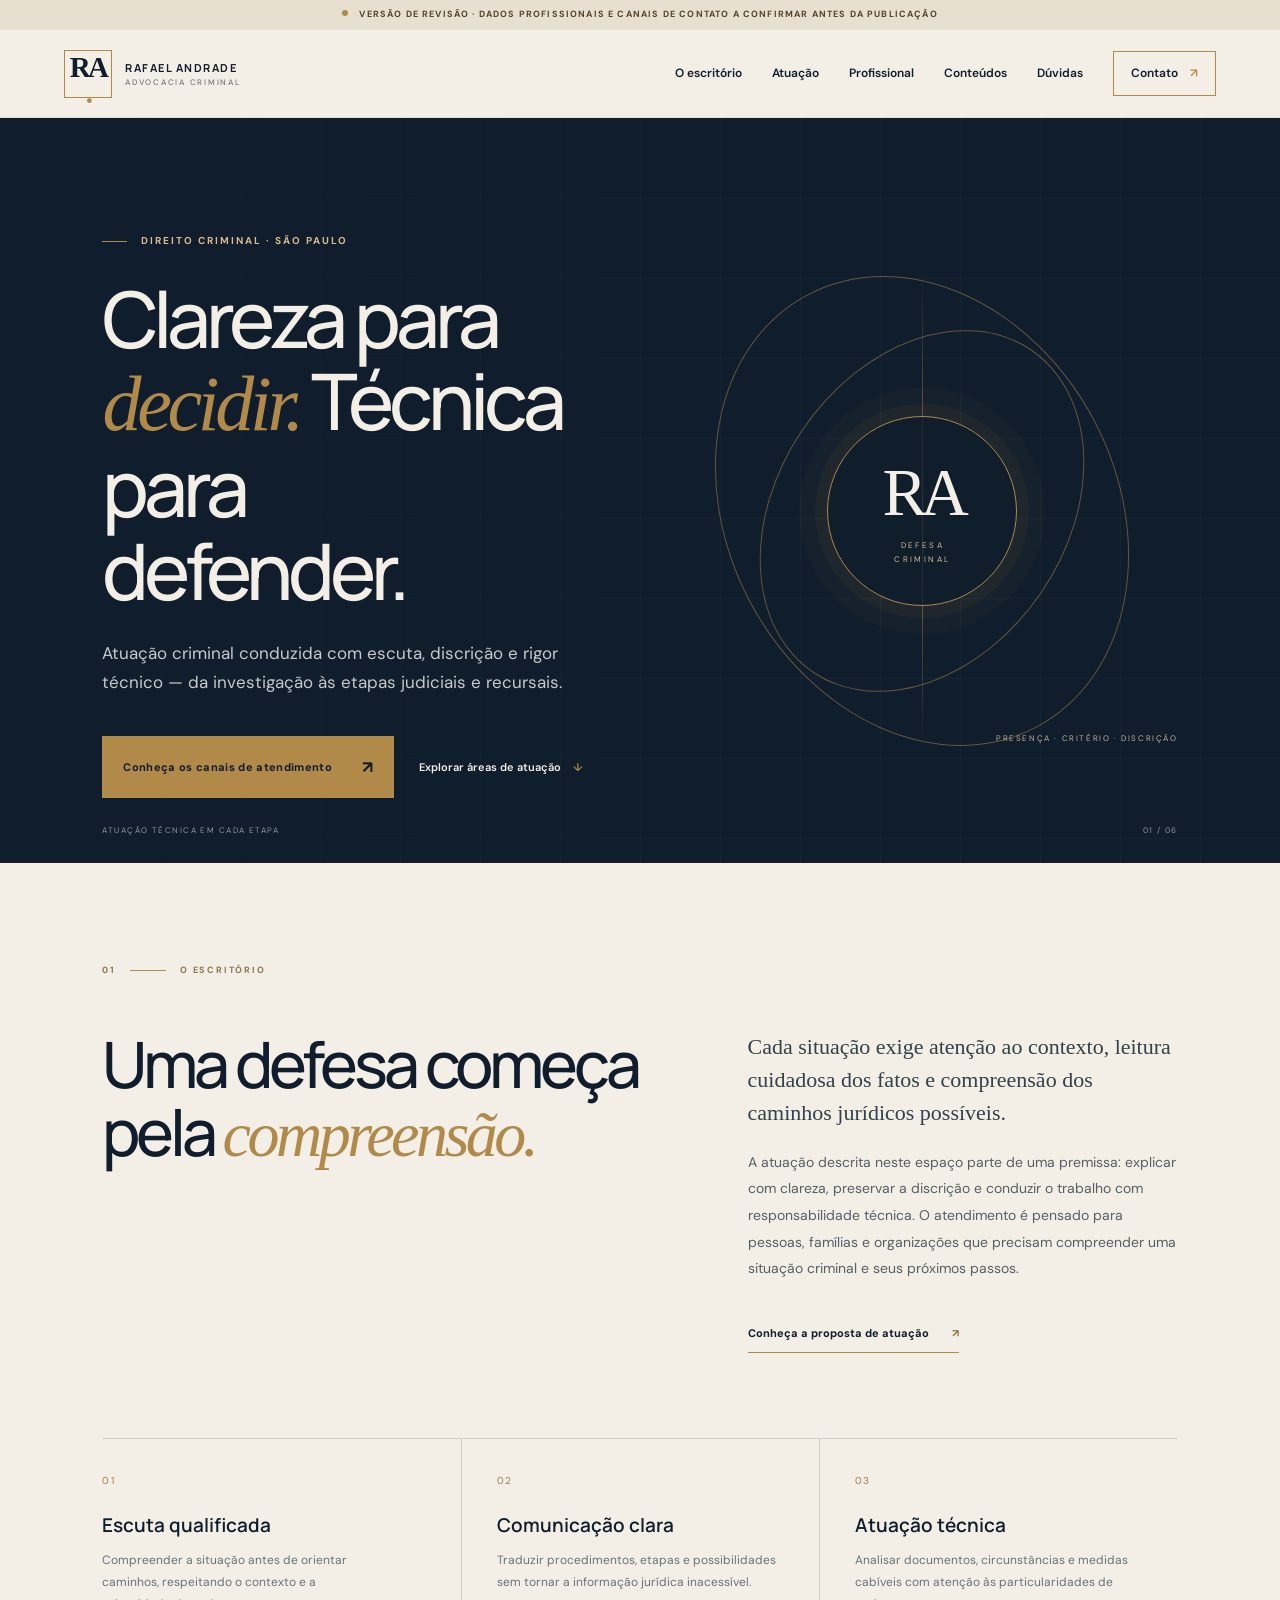
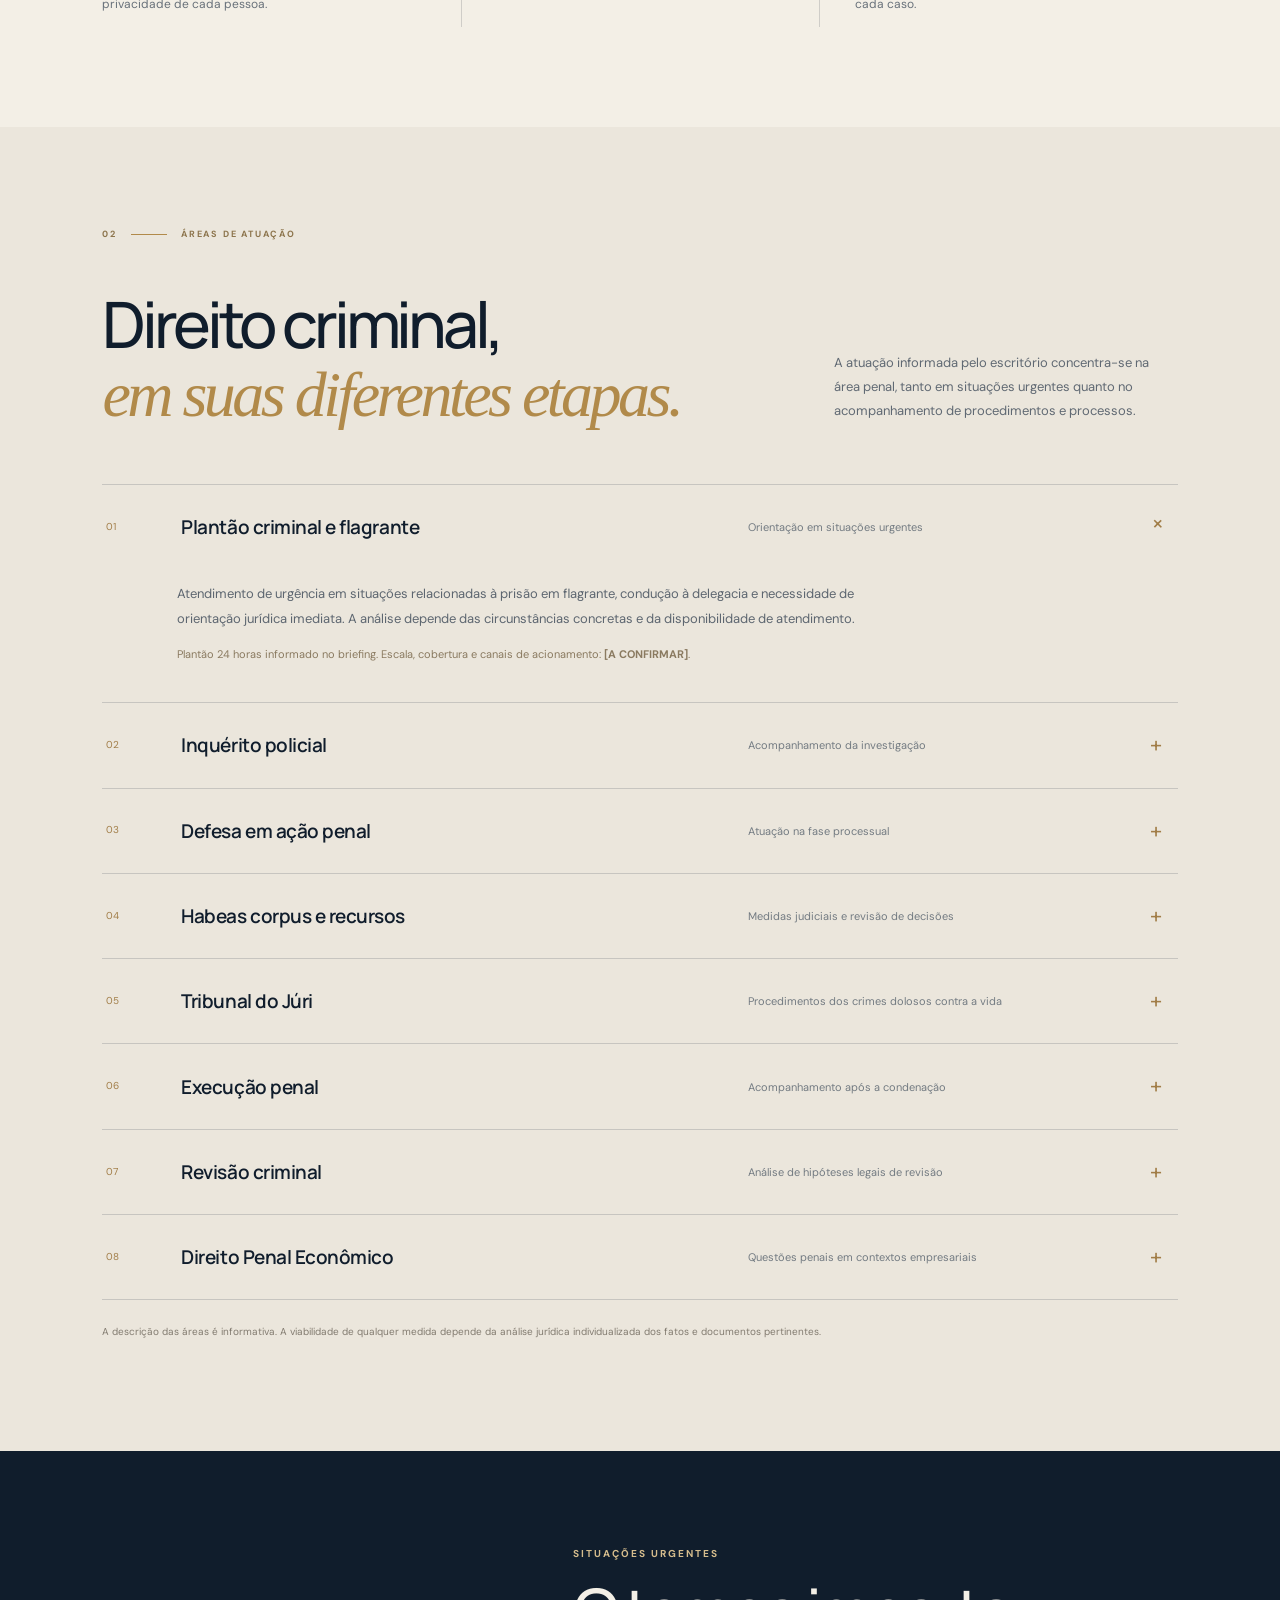
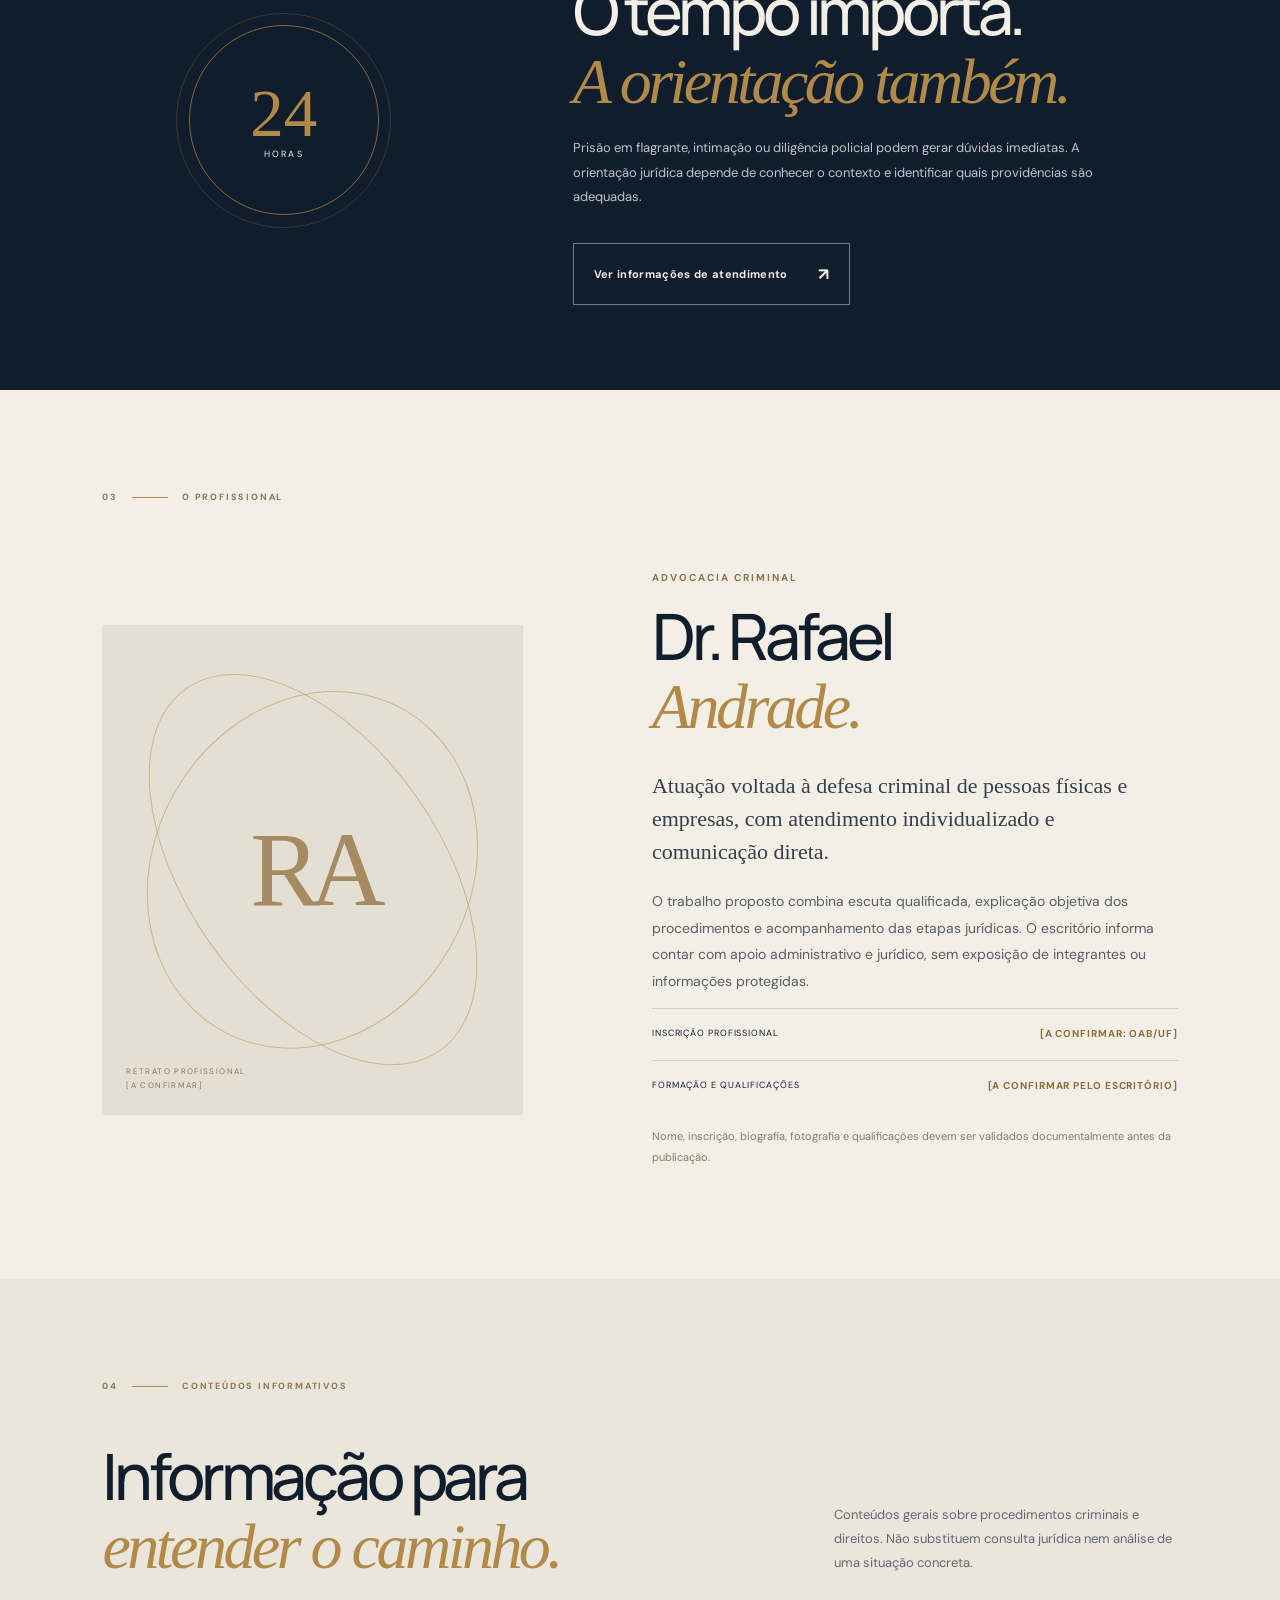
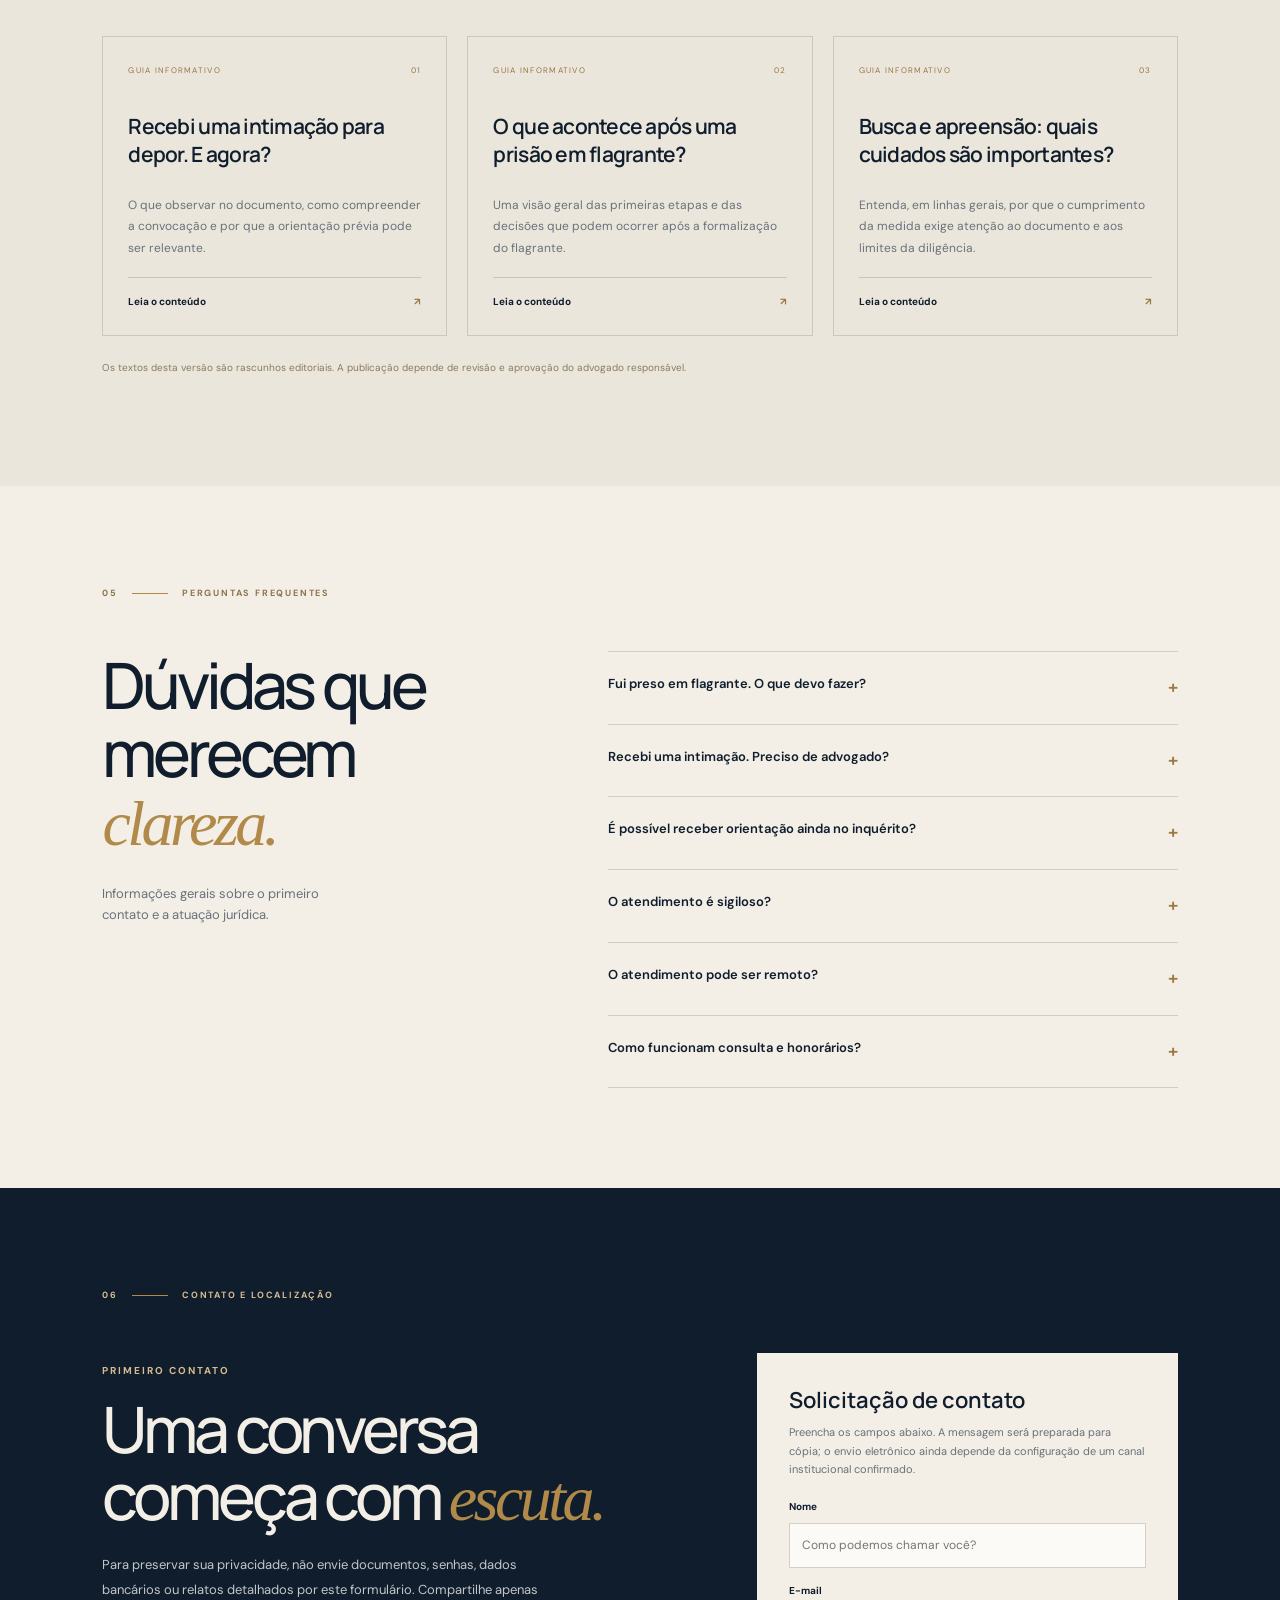
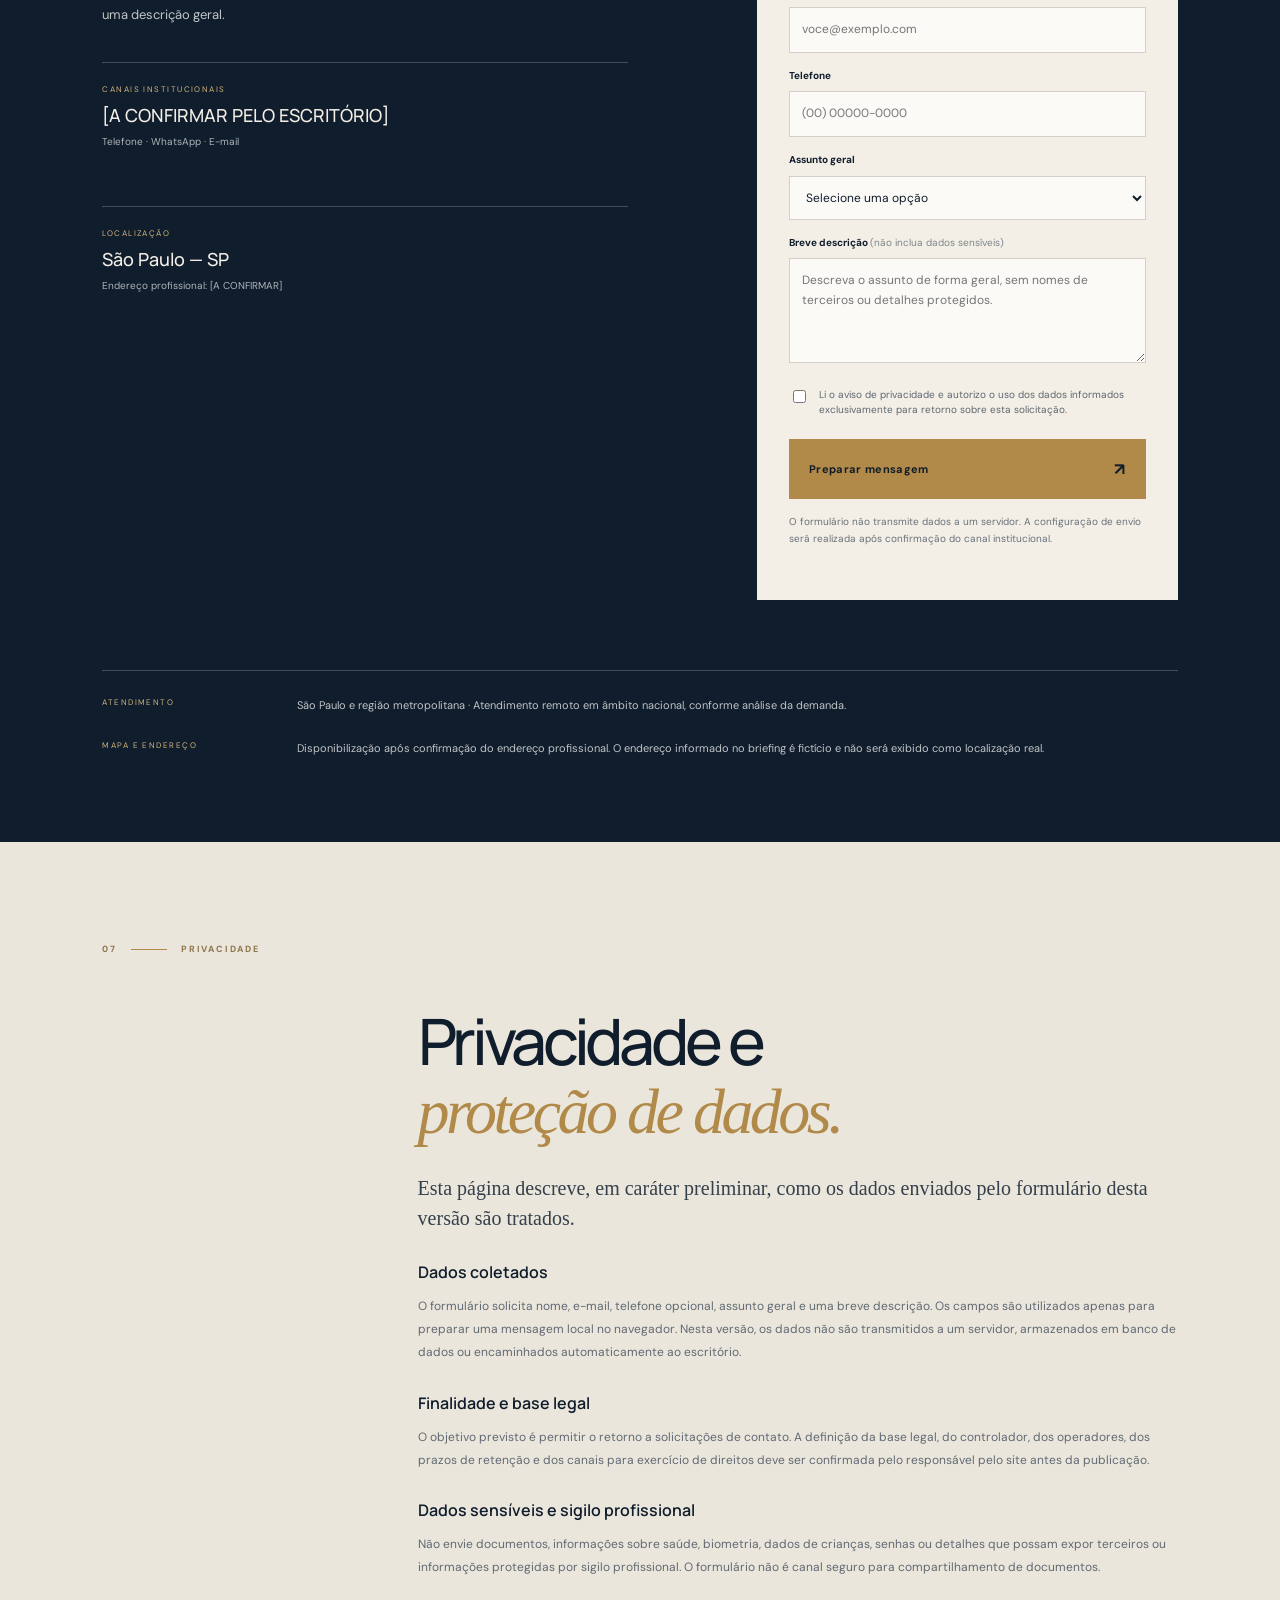
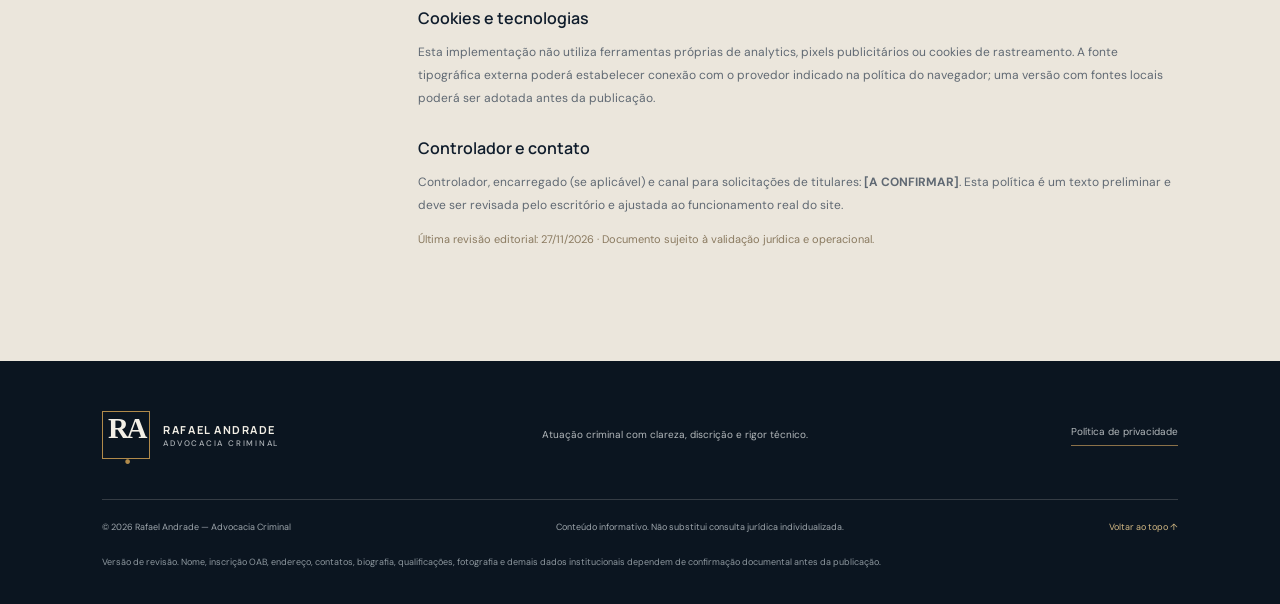
==== index.html @ 60a6e79d "feat: build institutional criminal law website" ====
<!doctype html>
<html lang="pt-BR">
<head>
  <meta charset="utf-8">
  <meta name="viewport" content="width=device-width, initial-scale=1">
  <meta name="theme-color" content="#101D2C">
  <meta name="description" content="Advocacia criminal com atendimento individualizado, comunicação clara e atuação técnica nas diferentes etapas da persecução penal.">
  <meta property="og:type" content="website">
  <meta property="og:locale" content="pt_BR">
  <meta property="og:title" content="Rafael Andrade | Advocacia Criminal">
  <meta property="og:description" content="Defesa criminal com clareza, discrição e rigor técnico.">
  <title>Rafael Andrade | Advocacia Criminal</title>
  <link rel="preconnect" href="https://fonts.googleapis.com">
  <link rel="preconnect" href="https://fonts.gstatic.com" crossorigin>
  <link href="https://fonts.googleapis.com/css2?family=DM+Sans:wght@400;500;600;700&family=Manrope:wght@400;500;600;700;800&display=swap" rel="stylesheet">
  <link rel="stylesheet" href="./styles.css">
  <script type="application/ld+json">
  {"@context":"https://schema.org","@type":"LegalService","name":"Rafael Andrade — Advocacia Criminal","description":"Atuação em Direito Criminal e Direito Penal Econômico. Informações institucionais sujeitas à confirmação.","areaServed":[{"@type":"City","name":"São Paulo"},{"@type":"Country","name":"Brasil"}],"knowsAbout":["Direito Criminal","Direito Penal Econômico"]}
  </script>
</head>
<body>
  <a class="skip-link" href="#conteudo">Pular para o conteúdo</a>
  <div class="preview-bar" role="status"><span class="preview-dot"></span> VERSÃO DE REVISÃO · DADOS PROFISSIONAIS E CANAIS DE CONTATO A CONFIRMAR ANTES DA PUBLICAÇÃO</div>
  <header class="site-header">
    <a class="brand" href="#inicio" aria-label="Rafael Andrade Advocacia Criminal — início">
      <span class="brand-mark" aria-hidden="true">RA<span>·</span></span>
      <span class="brand-name">RAFAEL ANDRADE<small>ADVOCACIA CRIMINAL</small></span>
    </a>
    <button class="menu-toggle" aria-expanded="false" aria-controls="main-nav" aria-label="Abrir menu"><span></span><span></span></button>
    <nav id="main-nav" class="main-nav" aria-label="Navegação principal">
      <a href="#escritorio">O escritório</a><a href="#atuacao">Atuação</a><a href="#profissional">Profissional</a><a href="#conteudos">Conteúdos</a><a href="#duvidas">Dúvidas</a>
      <a class="nav-contact" href="#contato">Contato <span aria-hidden="true">↗</span></a>
    </nav>
  </header>
  <main id="conteudo">
    <section class="hero section-dark" id="inicio">
      <div class="hero-grid" aria-hidden="true"></div>
      <div class="hero-copy">
        <p class="eyebrow light"><span></span> DIREITO CRIMINAL · SÃO PAULO</p>
        <h1>Clareza para<br><em>decidir.</em> Técnica para<br>defender.</h1>
        <p class="hero-lead">Atuação criminal conduzida com escuta, discrição e rigor técnico — da investigação às etapas judiciais e recursais.</p>
        <div class="hero-actions"><a class="button button-gold" href="#contato">Conheça os canais de atendimento <span>↗</span></a><a class="text-link light-link" href="#atuacao">Explorar áreas de atuação <span>↓</span></a></div>
      </div>
      <div class="hero-art" aria-label="Composição gráfica abstrata inspirada em linhas arquitetônicas">
        <div class="art-orbit orbit-one"></div><div class="art-orbit orbit-two"></div><div class="art-vertical"></div>
        <div class="art-seal"><span>RA</span><small>DEFESA<br>CRIMINAL</small></div>
        <div class="art-caption">PRESENÇA · CRITÉRIO · DISCRIÇÃO</div>
      </div>
      <div class="hero-foot"><span>ATUAÇÃO TÉCNICA EM CADA ETAPA</span><span>01 / 06</span></div>
    </section>
    <section class="intro section-cream" id="escritorio">
      <div class="section-index">01 <i></i> O ESCRITÓRIO</div>
      <div class="intro-layout">
        <h2>Uma defesa começa<br>pela <em>compreensão.</em></h2>
        <div class="intro-text"><p class="lead">Cada situação exige atenção ao contexto, leitura cuidadosa dos fatos e compreensão dos caminhos jurídicos possíveis.</p><p>A atuação descrita neste espaço parte de uma premissa: explicar com clareza, preservar a discrição e conduzir o trabalho com responsabilidade técnica. O atendimento é pensado para pessoas, famílias e organizações que precisam compreender uma situação criminal e seus próximos passos.</p><a class="underlined-link" href="#profissional">Conheça a proposta de atuação <span>↗</span></a></div>
      </div>
      <div class="principles">
        <article><span>01</span><h3>Escuta qualificada</h3><p>Compreender a situação antes de orientar caminhos, respeitando o contexto e a privacidade de cada pessoa.</p></article>
        <article><span>02</span><h3>Comunicação clara</h3><p>Traduzir procedimentos, etapas e possibilidades sem tornar a informação jurídica inacessível.</p></article>
        <article><span>03</span><h3>Atuação técnica</h3><p>Analisar documentos, circunstâncias e medidas cabíveis com atenção às particularidades de cada caso.</p></article>
      </div>
    </section>
    <section class="practice section-paper" id="atuacao">
      <div class="section-index">02 <i></i> ÁREAS DE ATUAÇÃO</div>
      <div class="section-heading"><h2>Direito criminal,<br><em>em suas diferentes etapas.</em></h2><p>A atuação informada pelo escritório concentra-se na área penal, tanto em situações urgentes quanto no acompanhamento de procedimentos e processos.</p></div>
      <div class="practice-list">
        <details class="practice-item" open><summary><span class="practice-no">01</span><span class="practice-title">Plantão criminal e flagrante</span><span class="practice-desc">Orientação em situações urgentes</span><span class="plus">+</span></summary><div class="practice-body"><p>Atendimento de urgência em situações relacionadas à prisão em flagrante, condução à delegacia e necessidade de orientação jurídica imediata. A análise depende das circunstâncias concretas e da disponibilidade de atendimento.</p><p class="small-note">Plantão 24 horas informado no briefing. Escala, cobertura e canais de acionamento: <strong>[A CONFIRMAR]</strong>.</p></div></details>
        <details class="practice-item"><summary><span class="practice-no">02</span><span class="practice-title">Inquérito policial</span><span class="practice-desc">Acompanhamento da investigação</span><span class="plus">+</span></summary><div class="practice-body"><p>Acompanhamento jurídico durante a investigação, com análise das intimações, orientação para atos de oitiva, avaliação de medidas investigativas e exercício dos direitos da defesa, conforme o caso.</p></div></details>
        <details class="practice-item"><summary><span class="practice-no">03</span><span class="practice-title">Defesa em ação penal</span><span class="practice-desc">Atuação na fase processual</span><span class="plus">+</span></summary><div class="practice-body"><p>Atuação defensiva ao longo do processo criminal, incluindo análise da acusação, definição de estratégia processual, participação em audiências e acompanhamento dos atos judiciais.</p></div></details>
        <details class="practice-item"><summary><span class="practice-no">04</span><span class="practice-title">Habeas corpus e recursos</span><span class="practice-desc">Medidas judiciais e revisão de decisões</span><span class="plus">+</span></summary><div class="practice-body"><p>Estudo de medidas impugnativas e recursos previstos na legislação processual penal, inclusive habeas corpus quando presentes os requisitos jurídicos. A adequação depende da análise individualizada.</p></div></details>
        <details class="practice-item"><summary><span class="practice-no">05</span><span class="practice-title">Tribunal do Júri</span><span class="practice-desc">Procedimentos dos crimes dolosos contra a vida</span><span class="plus">+</span></summary><div class="practice-body"><p>Acompanhamento da defesa nos procedimentos de competência do Tribunal do Júri, observadas as etapas processuais e as particularidades de cada processo.</p></div></details>
        <details class="practice-item"><summary><span class="practice-no">06</span><span class="practice-title">Execução penal</span><span class="practice-desc">Acompanhamento após a condenação</span><span class="plus">+</span></summary><div class="practice-body"><p>Análise de questões relacionadas ao cumprimento da pena, incidentes da execução e requerimentos juridicamente cabíveis, de acordo com a situação processual.</p></div></details>
        <details class="practice-item"><summary><span class="practice-no">07</span><span class="practice-title">Revisão criminal</span><span class="practice-desc">Análise de hipóteses legais de revisão</span><span class="plus">+</span></summary><div class="practice-body"><p>Estudo da possibilidade de revisão de condenação transitada em julgado nas hipóteses previstas em lei. A medida exige avaliação técnica dos fundamentos e dos elementos disponíveis.</p></div></details>
        <details class="practice-item"><summary><span class="practice-no">08</span><span class="practice-title">Direito Penal Econômico</span><span class="practice-desc">Questões penais em contextos empresariais</span><span class="plus">+</span></summary><div class="practice-body"><p>Atuação criminal em situações que envolvam atividades empresariais e profissionais, com análise de riscos penais, procedimentos investigativos e defesa em processos relacionados à atividade econômica.</p><p class="small-note">A utilização de título de especialista ou qualificação acadêmica depende de comprovação documental prévia.</p></div></details>
      </div>
      <p class="practice-disclaimer">A descrição das áreas é informativa. A viabilidade de qualquer medida depende da análise jurídica individualizada dos fatos e documentos pertinentes.</p>
    </section>
    <section class="urgent section-dark">
      <div class="urgent-symbol" aria-hidden="true"><span>24</span><small>HORAS</small><i></i></div>
      <div><p class="eyebrow light">SITUAÇÕES URGENTES</p><h2>O tempo importa.<br><em>A orientação também.</em></h2><p>Prisão em flagrante, intimação ou diligência policial podem gerar dúvidas imediatas. A orientação jurídica depende de conhecer o contexto e identificar quais providências são adequadas.</p><a class="button button-outline" href="#contato">Ver informações de atendimento <span>↗</span></a></div>
    </section>
    <section class="professional section-cream" id="profissional">
      <div class="section-index">03 <i></i> O PROFISSIONAL</div>
      <div class="professional-layout">
        <div class="portrait-placeholder"><div class="portrait-monogram">RA</div><span>RETRATO PROFISSIONAL<br>[A CONFIRMAR]</span></div>
        <div class="professional-copy"><p class="eyebrow">ADVOCACIA CRIMINAL</p><h2>Dr. Rafael<br><em>Andrade.</em></h2><p class="lead">Atuação voltada à defesa criminal de pessoas físicas e empresas, com atendimento individualizado e comunicação direta.</p><p>O trabalho proposto combina escuta qualificada, explicação objetiva dos procedimentos e acompanhamento das etapas jurídicas. O escritório informa contar com apoio administrativo e jurídico, sem exposição de integrantes ou informações protegidas.</p><div class="credential-line"><span>INSCRIÇÃO PROFISSIONAL</span><strong>[A CONFIRMAR: OAB/UF]</strong></div><div class="credential-line"><span>FORMAÇÃO E QUALIFICAÇÕES</span><strong>[A CONFIRMAR PELO ESCRITÓRIO]</strong></div><p class="small-note">Nome, inscrição, biografia, fotografia e qualificações devem ser validados documentalmente antes da publicação.</p></div>
      </div>
    </section>
    <section class="editorial section-paper" id="conteudos">
      <div class="section-index">04 <i></i> CONTEÚDOS INFORMATIVOS</div>
      <div class="section-heading"><h2>Informação para<br><em>entender o caminho.</em></h2><p>Conteúdos gerais sobre procedimentos criminais e direitos. Não substituem consulta jurídica nem análise de uma situação concreta.</p></div>
      <div class="article-grid">
        <article class="article-card"><div class="article-meta"><span>GUIA INFORMATIVO</span><span>01</span></div><h3>Recebi uma intimação para depor. E agora?</h3><p>O que observar no documento, como compreender a convocação e por que a orientação prévia pode ser relevante.</p><details><summary>Leia o conteúdo <span>↗</span></summary><div class="article-full"><p>Uma intimação é uma comunicação formal para comparecimento a um ato. Antes de qualquer providência, é importante identificar o órgão responsável, a data, o horário, o local e a condição em que a pessoa foi chamada.</p><p>O contexto da convocação faz diferença. A pessoa pode ser chamada em diferentes condições processuais, e os direitos e deveres variam conforme a situação. Não é recomendável presumir o motivo ou a extensão do ato apenas pelo título do documento.</p><p>Em caso de dúvida, a pessoa pode buscar orientação jurídica antes do comparecimento, levando em consideração os limites legais de acesso às informações e o teor da convocação.</p><p class="small-note">Texto geral para revisão profissional antes da publicação.</p></div></details></article>
        <article class="article-card"><div class="article-meta"><span>GUIA INFORMATIVO</span><span>02</span></div><h3>O que acontece após uma prisão em flagrante?</h3><p>Uma visão geral das primeiras etapas e das decisões que podem ocorrer após a formalização do flagrante.</p><details><summary>Leia o conteúdo <span>↗</span></summary><div class="article-full"><p>A prisão em flagrante desencadeia uma sequência de atos previstos na legislação. A autoridade policial analisa as circunstâncias, formaliza os registros cabíveis e comunica a prisão às autoridades competentes e às pessoas indicadas em lei.</p><p>Na sequência, ocorre o controle judicial da prisão, que pode envolver audiência de custódia e análise da legalidade e da necessidade de manutenção da medida. As decisões possíveis dependem dos elementos do caso e dos requisitos legais.</p><p>Familiares devem evitar compartilhar informações sensíveis em canais públicos. A comunicação com a defesa deve ocorrer por meios reservados e com informações estritamente necessárias.</p><p class="small-note">Texto geral para revisão profissional antes da publicação.</p></div></details></article>
        <article class="article-card"><div class="article-meta"><span>GUIA INFORMATIVO</span><span>03</span></div><h3>Busca e apreensão: quais cuidados são importantes?</h3><p>Entenda, em linhas gerais, por que o cumprimento da medida exige atenção ao documento e aos limites da diligência.</p><details><summary>Leia o conteúdo <span>↗</span></summary><div class="article-full"><p>Uma busca e apreensão é uma medida submetida a requisitos legais. O mandado, quando exigido, delimita o objeto, o local e as condições da diligência, observadas as regras aplicáveis a cada hipótese.</p><p>Durante o cumprimento, é importante manter a calma, não obstruir a atuação das autoridades e buscar orientação jurídica. Em ambientes empresariais, a preservação de registros e a atenção aos limites da ordem podem ser especialmente relevantes.</p><p>Este texto não orienta condutas para ocultar, alterar ou destruir documentos. A análise de legalidade e de eventuais medidas deve ser feita por profissional habilitado, a partir dos elementos concretos.</p><p class="small-note">Texto geral para revisão profissional antes da publicação.</p></div></details></article>
      </div>
      <p class="editorial-note">Os textos desta versão são rascunhos editoriais. A publicação depende de revisão e aprovação do advogado responsável.</p>
    </section>
    <section class="faq section-cream" id="duvidas">
      <div class="section-index">05 <i></i> PERGUNTAS FREQUENTES</div>
      <div class="faq-layout"><div><h2>Dúvidas que<br>merecem <em>clareza.</em></h2><p>Informações gerais sobre o primeiro contato e a atuação jurídica.</p></div><div class="faq-list">
        <details><summary>Fui preso em flagrante. O que devo fazer?<span>+</span></summary><p>É importante buscar assistência jurídica o quanto antes e informar, de forma reservada, o que ocorreu. Familiares podem reunir dados básicos sobre o local da ocorrência e a autoridade responsável, sem divulgar informações pessoais em redes sociais.</p></details>
        <details><summary>Recebi uma intimação. Preciso de advogado?<span>+</span></summary><p>A necessidade e a forma de assistência dependem da condição em que você foi chamado e do assunto tratado. A leitura do documento e a orientação jurídica prévia ajudam a compreender direitos, deveres e próximos passos.</p></details>
        <details><summary>É possível receber orientação ainda no inquérito?<span>+</span></summary><p>Sim. A assistência jurídica pode ocorrer na fase investigativa, respeitados os limites legais de acesso aos elementos já documentados e as particularidades do procedimento.</p></details>
        <details><summary>O atendimento é sigiloso?<span>+</span></summary><p>A advocacia é regida por deveres legais e éticos de sigilo profissional. O tratamento de informações deve observar esses deveres e as regras de proteção de dados. Evite enviar documentos ou detalhes sensíveis por formulários abertos.</p></details>
        <details><summary>O atendimento pode ser remoto?<span>+</span></summary><p>O briefing informa atendimento remoto em âmbito nacional. A possibilidade de condução de cada demanda depende da análise do caso, dos atos necessários e das regras de competência e atuação profissional.</p></details>
        <details><summary>Como funcionam consulta e honorários?<span>+</span></summary><p>Condições de consulta e honorários são tratadas diretamente, de forma individualizada e conforme as regras profissionais aplicáveis. Nenhum valor ou condição é divulgado nesta página.</p></details>
      </div></div>
    </section>
    <section class="contact section-dark" id="contato">
      <div class="section-index light-index">06 <i></i> CONTATO E LOCALIZAÇÃO</div>
      <div class="contact-layout"><div><p class="eyebrow light">PRIMEIRO CONTATO</p><h2>Uma conversa<br>começa com <em>escuta.</em></h2><p>Para preservar sua privacidade, não envie documentos, senhas, dados bancários ou relatos detalhados por este formulário. Compartilhe apenas uma descrição geral.</p><div class="contact-placeholder"><span>CANAIS INSTITUCIONAIS</span><strong>[A CONFIRMAR PELO ESCRITÓRIO]</strong><small>Telefone · WhatsApp · E-mail</small></div><div class="location-placeholder"><span>LOCALIZAÇÃO</span><strong>São Paulo — SP</strong><small>Endereço profissional: [A CONFIRMAR]</small></div></div>
        <form id="contact-form" class="contact-form" novalidate>
          <h3>Solicitação de contato</h3><p>Preencha os campos abaixo. A mensagem será preparada para cópia; o envio eletrônico ainda depende da configuração de um canal institucional confirmado.</p>
          <label for="name">Nome</label><input id="name" name="name" autocomplete="name" required maxlength="100" placeholder="Como podemos chamar você?">
          <label for="email">E-mail</label><input id="email" name="email" type="email" autocomplete="email" required maxlength="160" placeholder="voce@exemplo.com">
          <label for="phone">Telefone</label><input id="phone" name="phone" type="tel" autocomplete="tel" maxlength="30" placeholder="(00) 00000-0000">
          <label for="subject">Assunto geral</label><select id="subject" name="subject" required><option value="">Selecione uma opção</option><option>Urgência criminal</option><option>Investigação ou inquérito</option><option>Processo criminal</option><option>Direito Penal Econômico</option><option>Outro assunto</option></select>
          <label for="message">Breve descrição <span>(não inclua dados sensíveis)</span></label><textarea id="message" name="message" rows="4" maxlength="500" required placeholder="Descreva o assunto de forma geral, sem nomes de terceiros ou detalhes protegidos."></textarea>
          <label class="consent"><input type="checkbox" id="consent" required><span>Li o aviso de privacidade e autorizo o uso dos dados informados exclusivamente para retorno sobre esta solicitação.</span></label>
          <button class="button button-gold form-submit" type="submit">Preparar mensagem <span>↗</span></button>
          <p id="form-status" class="form-status" role="status" aria-live="polite">O formulário não transmite dados a um servidor. A configuração de envio será realizada após confirmação do canal institucional.</p>
        </form>
      </div>
      <div class="map-note"><span>ATENDIMENTO</span><p>São Paulo e região metropolitana · Atendimento remoto em âmbito nacional, conforme análise da demanda.</p><span>MAPA E ENDEREÇO</span><p>Disponibilização após confirmação do endereço profissional. O endereço informado no briefing é fictício e não será exibido como localização real.</p></div>
    </section>
    <section class="privacy section-paper" id="privacidade">
      <div class="section-index">07 <i></i> PRIVACIDADE</div>
      <div class="privacy-content"><h2>Privacidade e<br><em>proteção de dados.</em></h2><p class="lead">Esta página descreve, em caráter preliminar, como os dados enviados pelo formulário desta versão são tratados.</p><h3>Dados coletados</h3><p>O formulário solicita nome, e-mail, telefone opcional, assunto geral e uma breve descrição. Os campos são utilizados apenas para preparar uma mensagem local no navegador. Nesta versão, os dados não são transmitidos a um servidor, armazenados em banco de dados ou encaminhados automaticamente ao escritório.</p><h3>Finalidade e base legal</h3><p>O objetivo previsto é permitir o retorno a solicitações de contato. A definição da base legal, do controlador, dos operadores, dos prazos de retenção e dos canais para exercício de direitos deve ser confirmada pelo responsável pelo site antes da publicação.</p><h3>Dados sensíveis e sigilo profissional</h3><p>Não envie documentos, informações sobre saúde, biometria, dados de crianças, senhas ou detalhes que possam expor terceiros ou informações protegidas por sigilo profissional. O formulário não é canal seguro para compartilhamento de documentos.</p><h3>Cookies e tecnologias</h3><p>Esta implementação não utiliza ferramentas próprias de analytics, pixels publicitários ou cookies de rastreamento. A fonte tipográfica externa poderá estabelecer conexão com o provedor indicado na política do navegador; uma versão com fontes locais poderá ser adotada antes da publicação.</p><h3>Controlador e contato</h3><p>Controlador, encarregado (se aplicável) e canal para solicitações de titulares: <strong>[A CONFIRMAR]</strong>. Esta política é um texto preliminar e deve ser revisada pelo escritório e ajustada ao funcionamento real do site.</p><p class="small-note">Última revisão editorial: 27/11/2026 · Documento sujeito à validação jurídica e operacional.</p></div>
    </section>
  </main>
  <footer class="site-footer">
    <div class="footer-main"><a class="brand footer-brand" href="#inicio"><span class="brand-mark">RA<span>·</span></span><span class="brand-name">RAFAEL ANDRADE<small>ADVOCACIA CRIMINAL</small></span></a><p>Atuação criminal com clareza, discrição e rigor técnico.</p><a href="#privacidade">Política de privacidade</a></div>
    <div class="footer-bottom"><span>© <span id="year"></span> Rafael Andrade — Advocacia Criminal</span><span>Conteúdo informativo. Não substitui consulta jurídica individualizada.</span><a href="#inicio">Voltar ao topo ↑</a></div>
    <p class="footer-review">Versão de revisão. Nome, inscrição OAB, endereço, contatos, biografia, qualificações, fotografia e demais dados institucionais dependem de confirmação documental antes da publicação.</p>
  </footer>
  <script src="./app.js" defer></script>
</body>
</html>
---- styles.css ----
:root{--ink:#101D2C;--paper:#F3EFE6;--gold:#B18A4A;--white:#fff;--muted:#69717a;--line:rgba(16,29,44,.16);--serif:Georgia,"Times New Roman",serif;--sans:"DM Sans",Arial,sans-serif;--display:"Manrope","DM Sans",sans-serif;--wrap:1180px}*{box-sizing:border-box}html{scroll-behavior:smooth;scroll-padding-top:100px}body{margin:0;background:var(--paper);color:var(--ink);font-family:var(--sans);font-size:16px;line-height:1.65;-webkit-font-smoothing:antialiased}a{color:inherit;text-decoration:none}button,input,textarea,select{font:inherit}.skip-link{position:absolute;top:-60px;left:1rem;z-index:1000;background:var(--gold);padding:.8rem 1rem;color:var(--ink)}.skip-link:focus{top:1rem}.preview-bar{min-height:30px;padding:7px 18px;background:#e7dfcf;color:#554329;text-align:center;font-size:9px;letter-spacing:.13em;font-weight:700}.preview-dot{display:inline-block;width:6px;height:6px;border-radius:50%;background:var(--gold);margin:0 8px 1px 0}.site-header{height:88px;display:flex;align-items:center;justify-content:space-between;padding:0 max(5vw,24px);background:var(--paper);position:sticky;top:0;z-index:50;border-bottom:1px solid rgba(16,29,44,.09)}.brand{display:flex;align-items:center;gap:13px}.brand-mark{font:600 29px var(--serif);letter-spacing:-.09em;border:1px solid var(--gold);width:48px;height:48px;display:grid;place-items:center;position:relative}.brand-mark span{color:var(--gold)}.brand-name{font:700 11px var(--display);letter-spacing:.14em;line-height:1.5}.brand-name small{display:block;font:500 8px var(--sans);letter-spacing:.22em;color:#777}.main-nav{display:flex;align-items:center;gap:30px;font-size:12px;font-weight:600}.main-nav a{transition:color .2s}.main-nav a:hover,.main-nav a:focus-visible{color:#916b32}.nav-contact{border:1px solid var(--gold);padding:12px 17px}.nav-contact span{color:var(--gold);padding-left:9px}.menu-toggle{display:none;background:none;border:0}.section-dark{background:var(--ink);color:var(--paper)}.hero{min-height:690px;position:relative;overflow:hidden;padding:105px max(8vw,32px) 65px;display:grid;grid-template-columns:1.05fr .95fr;align-items:center}.hero-grid{position:absolute;inset:0;background-image:linear-gradient(rgba(243,239,230,.035) 1px,transparent 1px),linear-gradient(90deg,rgba(243,239,230,.035) 1px,transparent 1px);background-size:80px 80px;mask-image:linear-gradient(90deg,transparent,black 65%)}.hero-copy{position:relative;z-index:2;max-width:630px}.eyebrow{font-size:10px;font-weight:700;letter-spacing:.2em;color:#8b7149}.eyebrow.light{color:#d6bd8d}.eyebrow span{display:inline-block;width:25px;height:1px;background:var(--gold);vertical-align:middle;margin-right:10px}.hero h1,.section-heading h2,.intro h2,.urgent h2,.professional h2,.faq h2,.contact h2,.privacy h2{font:500 clamp(48px,6.1vw,82px)/1.06 var(--display);letter-spacing:-.065em;margin:27px 0}.hero h1 em,.section-heading h2 em,.intro h2 em,.urgent h2 em,.professional h2 em,.faq h2 em,.contact h2 em,.privacy h2 em{font-family:var(--serif);font-weight:400;color:var(--gold);letter-spacing:-.055em}.hero-lead{font-size:17px;line-height:1.75;color:#c7c9ca;max-width:470px}.hero-actions{display:flex;align-items:center;gap:25px;margin-top:38px;flex-wrap:wrap}.button{display:inline-flex;align-items:center;justify-content:space-between;gap:30px;padding:16px 20px;font-size:11px;font-weight:700;letter-spacing:.03em;border:1px solid transparent;cursor:pointer;transition:background .25s,color .25s,transform .25s}.button:hover{transform:translateY(-2px)}.button span{font-size:17px}.button-gold{background:var(--gold);color:#111c29}.button-gold:hover{background:#c6a66e}.button-outline{border-color:rgba(243,239,230,.45);color:var(--paper)}.button-outline:hover{background:var(--paper);color:var(--ink)}.text-link{font-size:11px;font-weight:600}.text-link span{color:var(--gold);margin-left:9px}.hero-art{height:480px;position:relative;display:grid;place-items:center}.art-orbit{position:absolute;border:1px solid rgba(177,138,74,.52);border-radius:50%;transform:rotate(-28deg)}.orbit-one{width:390px;height:490px}.orbit-two{width:290px;height:390px;transform:rotate(34deg)}.art-vertical{position:absolute;height:100%;width:1px;background:linear-gradient(transparent,rgba(177,138,74,.8),transparent);left:50%}.art-seal{width:190px;height:190px;border:1px solid var(--gold);border-radius:50%;display:flex;flex-direction:column;align-items:center;justify-content:center;position:relative;background:rgba(16,29,44,.76);box-shadow:0 0 0 12px rgba(177,138,74,.06),0 0 0 28px rgba(177,138,74,.035)}.art-seal span{font:500 67px var(--serif);letter-spacing:-.1em}.art-seal small{font-size:8px;letter-spacing:.3em;text-align:center;line-height:1.7;color:#d4bd92;margin-top:8px}.art-caption{position:absolute;bottom:5px;right:0;font-size:8px;letter-spacing:.2em;color:#c2b28f}.hero-foot{position:absolute;bottom:26px;left:max(8vw,32px);right:max(8vw,32px);display:flex;justify-content:space-between;color:#8f969b;font-size:8px;letter-spacing:.18em}.section-cream{background:var(--paper)}.section-paper{background:#ebe6dc}.section-index{font-size:9px;letter-spacing:.2em;font-weight:700;color:#8d754d;display:flex;align-items:center;gap:14px}.section-index i{width:36px;height:1px;background:var(--gold)}.intro,.practice,.professional,.editorial,.faq,.privacy{padding:100px max(8vw,32px)}.intro-layout{display:grid;grid-template-columns:1fr .8fr;gap:10%;align-items:start;margin:52px 0 85px}.intro h2,.section-heading h2,.professional h2,.faq h2,.privacy h2{font-size:clamp(42px,5vw,66px);margin:0}.intro-text{max-width:500px}.lead{font:400 22px/1.5 var(--serif);color:#34404b;margin:0 0 20px}.intro-text p:not(.lead),.professional-copy>p:not(.eyebrow):not(.lead){font-size:14px;color:#555f68;line-height:1.9}.underlined-link{display:inline-block;border-bottom:1px solid var(--gold);padding:10px 0;margin-top:18px;font-size:11px;font-weight:700}.underlined-link span{margin-left:20px;color:#98733d}.principles{display:grid;grid-template-columns:repeat(3,1fr);border-top:1px solid var(--line)}.principles article{padding:27px 35px 0 0}.principles article+article{border-left:1px solid var(--line);padding-left:35px}.principles article>span{font-size:10px;color:#a17d47;letter-spacing:.12em}.principles h3{font:600 19px var(--display);margin:20px 0 10px}.principles p{font-size:12px;color:#68717a;max-width:280px;line-height:1.8}.section-heading{display:grid;grid-template-columns:1fr .55fr;gap:10%;align-items:end;margin:48px 0 55px}.section-heading h2{font-size:clamp(42px,5vw,65px)}.section-heading>p{font-size:13px;color:#606973;line-height:1.85;max-width:370px;margin:0 0 6px}.practice-list{border-top:1px solid var(--line)}.practice-item{border-bottom:1px solid var(--line)}.practice-item summary{list-style:none;cursor:pointer;display:grid;grid-template-columns:60px 1fr .7fr 24px;align-items:center;gap:15px;padding:24px 4px}.practice-item summary::-webkit-details-marker{display:none}.practice-no{font-size:10px;color:#a17d47}.practice-title{font:600 19px var(--display);letter-spacing:-.025em}.practice-desc{font-size:11px;color:#737b82}.plus{font-size:22px;color:#a17d47;transition:transform .2s}.practice-item[open] .plus{transform:rotate(45deg)}.practice-body{padding:0 8% 26px 75px;max-width:850px}.practice-body p{font-size:13px;color:#5d6670;line-height:1.9}.small-note{font-size:11px!important;color:#8a7a60!important}.practice-disclaimer{font-size:10px;color:#827b70;margin-top:24px}.urgent{padding:85px max(8vw,32px);display:grid;grid-template-columns:.6fr 1fr;gap:10%;align-items:center}.urgent-symbol{width:190px;height:190px;border:1px solid rgba(177,138,74,.7);border-radius:50%;display:flex;flex-direction:column;align-items:center;justify-content:center;position:relative;margin:auto}.urgent-symbol span{font:500 67px var(--serif);color:var(--gold);line-height:1}.urgent-symbol small{font-size:9px;letter-spacing:.25em}.urgent-symbol i{position:absolute;width:215px;height:215px;border:1px solid rgba(177,138,74,.25);border-radius:50%}.urgent h2,.contact h2{font-size:clamp(43px,5vw,65px);margin:15px 0 20px}.urgent>div+div>p:not(.eyebrow){font-size:13px;color:#c0c4c7;max-width:530px;line-height:1.9}.urgent .button{margin-top:20px}.professional-layout{display:grid;grid-template-columns:.8fr 1fr;gap:12%;align-items:center;margin-top:55px}.portrait-placeholder{height:490px;background:#e5dfd3;position:relative;display:grid;place-items:center;overflow:hidden}.portrait-placeholder:before,.portrait-placeholder:after{content:"";position:absolute;border:1px solid rgba(177,138,74,.5);width:75%;height:75%;border-radius:50%;transform:rotate(30deg)}.portrait-placeholder:after{width:60%;height:90%;transform:rotate(-35deg)}.portrait-monogram{font:400 105px var(--serif);color:#a58b61;z-index:1;letter-spacing:-.1em}.portrait-placeholder>span{position:absolute;bottom:22px;left:24px;font-size:8px;letter-spacing:.17em;line-height:1.7;color:#82765f}.professional h2{margin:16px 0 28px}.professional-copy .lead{max-width:510px}.credential-line{display:flex;justify-content:space-between;gap:20px;border-top:1px solid var(--line);padding:17px 0;font-size:9px;letter-spacing:.1em}.credential-line strong{font-size:10px;color:#8b6c3c;text-align:right}.professional-copy .small-note{margin-top:15px}.article-grid{display:grid;grid-template-columns:repeat(3,1fr);gap:20px}.article-card{padding:27px 25px 24px;border:1px solid rgba(16,29,44,.15);min-height:300px;display:flex;flex-direction:column}.article-meta{display:flex;justify-content:space-between;color:#987644;font-size:8px;letter-spacing:.16em}.article-card h3{font:600 21px/1.35 var(--display);letter-spacing:-.035em;margin:35px 0 14px}.article-card>p{font-size:12px;color:#69727a;line-height:1.8}.article-card details{margin-top:auto;border-top:1px solid var(--line);padding-top:16px}.article-card summary{list-style:none;cursor:pointer;font-size:10px;font-weight:700}.article-card summary::-webkit-details-marker{display:none}.article-card summary span{float:right;color:#987644}.article-full p{font-size:12px;color:#5d6670;line-height:1.85}.editorial-note{font-size:10px;color:#8a7a60;margin-top:24px}.faq-layout{display:grid;grid-template-columns:.7fr 1fr;gap:10%;margin-top:50px}.faq-layout>div:first-child>p{font-size:13px;color:#68717a;max-width:260px;margin-top:25px}.faq-list{border-top:1px solid var(--line)}.faq-list details{border-bottom:1px solid var(--line)}.faq-list summary{list-style:none;cursor:pointer;display:flex;justify-content:space-between;gap:20px;padding:21px 0;font-size:13px;font-weight:600}.faq-list summary::-webkit-details-marker{display:none}.faq-list summary span{color:#9c7944;font-size:18px;transition:transform .2s}.faq-list details[open] summary span{transform:rotate(45deg)}.faq-list details p{font-size:12px;color:#68717a;line-height:1.9;padding:0 30px 20px 0;margin:0}.contact{padding:100px max(8vw,32px) 70px}.light-index{color:#d4bd92}.contact-layout{display:grid;grid-template-columns:1fr .8fr;gap:12%;margin:50px 0 70px}.contact-layout>div:first-child>p:not(.eyebrow){font-size:13px;color:#c1c6c9;line-height:1.9;max-width:440px}.contact-placeholder,.location-placeholder{border-top:1px solid rgba(243,239,230,.22);padding:20px 0;display:flex;flex-direction:column;gap:7px;margin-top:35px}.contact-placeholder span,.location-placeholder span,.map-note span{font-size:8px;letter-spacing:.18em;color:#d1b47d}.contact-placeholder strong,.location-placeholder strong{font:500 18px var(--display)}.contact-placeholder small,.location-placeholder small{font-size:10px;color:#aeb4b9}.contact-form{background:#f3efe6;color:var(--ink);padding:32px}.contact-form h3{font:600 22px var(--display);margin:0 0 8px}.contact-form>p{font-size:11px;color:#68717a;line-height:1.7;margin:0 0 20px}.contact-form label{display:block;font-size:10px;font-weight:700;margin:15px 0 7px}.contact-form label span{font-weight:400;color:#7d858b}.contact-form input:not([type=checkbox]),.contact-form select,.contact-form textarea{width:100%;border:1px solid #d4d0c7;background:#fbfaf7;padding:12px;color:var(--ink);font-size:12px;border-radius:0}.contact-form input:focus,.contact-form select:focus,.contact-form textarea:focus{outline:2px solid var(--gold);outline-offset:2px}.contact-form textarea{resize:vertical}.consent{display:flex!important;gap:10px;align-items:flex-start;font-weight:400!important;line-height:1.5}.consent input{margin-top:3px;accent-color:var(--gold)}.consent span{font-size:10px!important;color:#5d6670!important}.form-submit{width:100%;margin-top:15px;border:0}.form-status{font-size:10px!important;margin-top:14px!important;min-height:35px}.map-note{border-top:1px solid rgba(243,239,230,.22);padding-top:25px;display:grid;grid-template-columns:170px 1fr;gap:10px 25px}.map-note p{font-size:11px;color:#c0c4c7;margin:0 0 15px}.privacy-content{max-width:760px;margin:50px 0 0 auto}.privacy h2{margin-bottom:28px}.privacy-content .lead{font-size:20px}.privacy-content h3{font:600 16px var(--display);margin:28px 0 6px}.privacy-content p:not(.lead){font-size:12px;color:#606973;line-height:1.9}.site-footer{background:#0b1520;color:var(--paper);padding:50px max(8vw,32px) 25px}.footer-main{display:flex;align-items:center;justify-content:space-between;gap:20px;padding-bottom:40px}.footer-brand .brand-name{color:var(--paper)}.footer-brand .brand-name small{color:#aeb3b7}.footer-main>p,.footer-main>a:not(.brand){font-size:10px;color:#b4b9bc}.footer-main>a:not(.brand){border-bottom:1px solid #8b7149;padding-bottom:4px}.footer-bottom{border-top:1px solid rgba(243,239,230,.18);padding-top:20px;display:flex;justify-content:space-between;gap:20px;font-size:9px;color:#9ea6ac}.footer-bottom a{color:#d3b984}.footer-review{font-size:9px;color:#8e989f;margin-top:20px;line-height:1.7}.reveal{opacity:0;transform:translateY(18px);transition:opacity .65s ease,transform .65s ease}.reveal.is-visible{opacity:1;transform:none}:focus-visible{outline:2px solid var(--gold);outline-offset:4px}@media(max-width:900px){.main-nav{gap:16px}.main-nav a{font-size:10px}.hero{padding-left:6vw;padding-right:6vw}.hero-art{transform:scale(.85)}.intro,.practice,.professional,.editorial,.faq,.privacy,.contact{padding-left:6vw;padding-right:6vw}.section-heading{gap:5%}.contact-layout{gap:6%}}@media(max-width:700px){.preview-bar{font-size:8px;line-height:1.5}.site-header{height:72px;padding:0 22px}.brand-mark{width:40px;height:40px;font-size:24px}.brand-name{font-size:9px}.brand-name small{font-size:7px}.menu-toggle{display:flex;flex-direction:column;gap:6px;padding:12px}.menu-toggle span{width:23px;height:1px;background:var(--ink)}.main-nav{display:none;position:absolute;top:72px;left:0;right:0;background:var(--paper);padding:20px 24px 25px;flex-direction:column;align-items:stretch;gap:0;border-bottom:1px solid var(--line)}.main-nav.is-open{display:flex}.main-nav a{font-size:13px;padding:13px 0;border-bottom:1px solid var(--line)}.main-nav .nav-contact{margin-top:12px;padding:13px 15px;border:1px solid var(--gold)}.hero{min-height:auto;padding:75px 25px 75px;display:block}.hero h1{font-size:clamp(48px,13vw,68px)}.hero-lead{font-size:15px}.hero-actions{align-items:flex-start;flex-direction:column;gap:20px}.hero-art{height:310px;margin-top:45px;transform:none}.orbit-one{width:240px;height:300px}.orbit-two{width:190px;height:260px}.art-seal{width:140px;height:140px}.art-seal span{font-size:51px}.art-caption{font-size:7px;right:0;bottom:0}.hero-foot{left:25px;right:25px;bottom:20px;font-size:7px}.intro,.practice,.professional,.editorial,.faq,.privacy{padding:70px 25px}.intro-layout,.section-heading,.professional-layout,.faq-layout,.contact-layout{display:block;margin-top:38px}.intro h2,.section-heading h2,.professional h2,.faq h2,.privacy h2{font-size:clamp(40px,11vw,54px)}.intro-text{margin-top:30px}.lead{font-size:19px}.principles{grid-template-columns:1fr;margin-top:55px}.principles article,.principles article+article{padding:22px 0;border-left:0;border-bottom:1px solid var(--line)}.principles h3{margin:9px 0}.principles p{max-width:unset;margin:0}.section-heading>p{margin-top:24px}.practice-list{margin-top:35px}.practice-item summary{grid-template-columns:30px 1fr 20px;gap:9px;padding:20px 0}.practice-title{font-size:15px}.practice-desc{display:none}.practice-body{padding:0 10px 20px 39px}.urgent{padding:70px 25px;display:block}.urgent-symbol{width:150px;height:150px;margin:0 auto 55px}.urgent-symbol span{font-size:55px}.urgent-symbol i{width:170px;height:170px}.urgent h2,.contact h2{font-size:45px}.portrait-placeholder{height:360px;margin-bottom:38px}.professional-layout{margin-top:35px}.credential-line{font-size:8px}.credential-line strong{font-size:9px}.article-grid{grid-template-columns:1fr;gap:13px;margin-top:35px}.article-card{min-height:260px;padding:23px}.article-card h3{margin-top:25px}.faq-layout{margin-top:35px}.faq-list{margin-top:35px}.contact{padding:70px 25px 55px}.contact-layout{margin:35px 0 45px}.contact-form{padding:23px;margin-top:40px}.map-note{grid-template-columns:1fr;gap:3px}.map-note p{margin-bottom:18px}.privacy-content{margin-top:35px}.footer-main{align-items:flex-start;flex-direction:column;padding-bottom:25px}.footer-main>p{margin:0}.footer-bottom{flex-direction:column;gap:10px}.site-footer{padding:40px 25px 25px}}@media(prefers-reduced-motion:reduce){html{scroll-behavior:auto}*,*::before,*::after{animation-duration:.01ms!important;animation-iteration-count:1!important;transition-duration:.01ms!important;scroll-behavior:auto!important}.reveal{opacity:1;transform:none}}
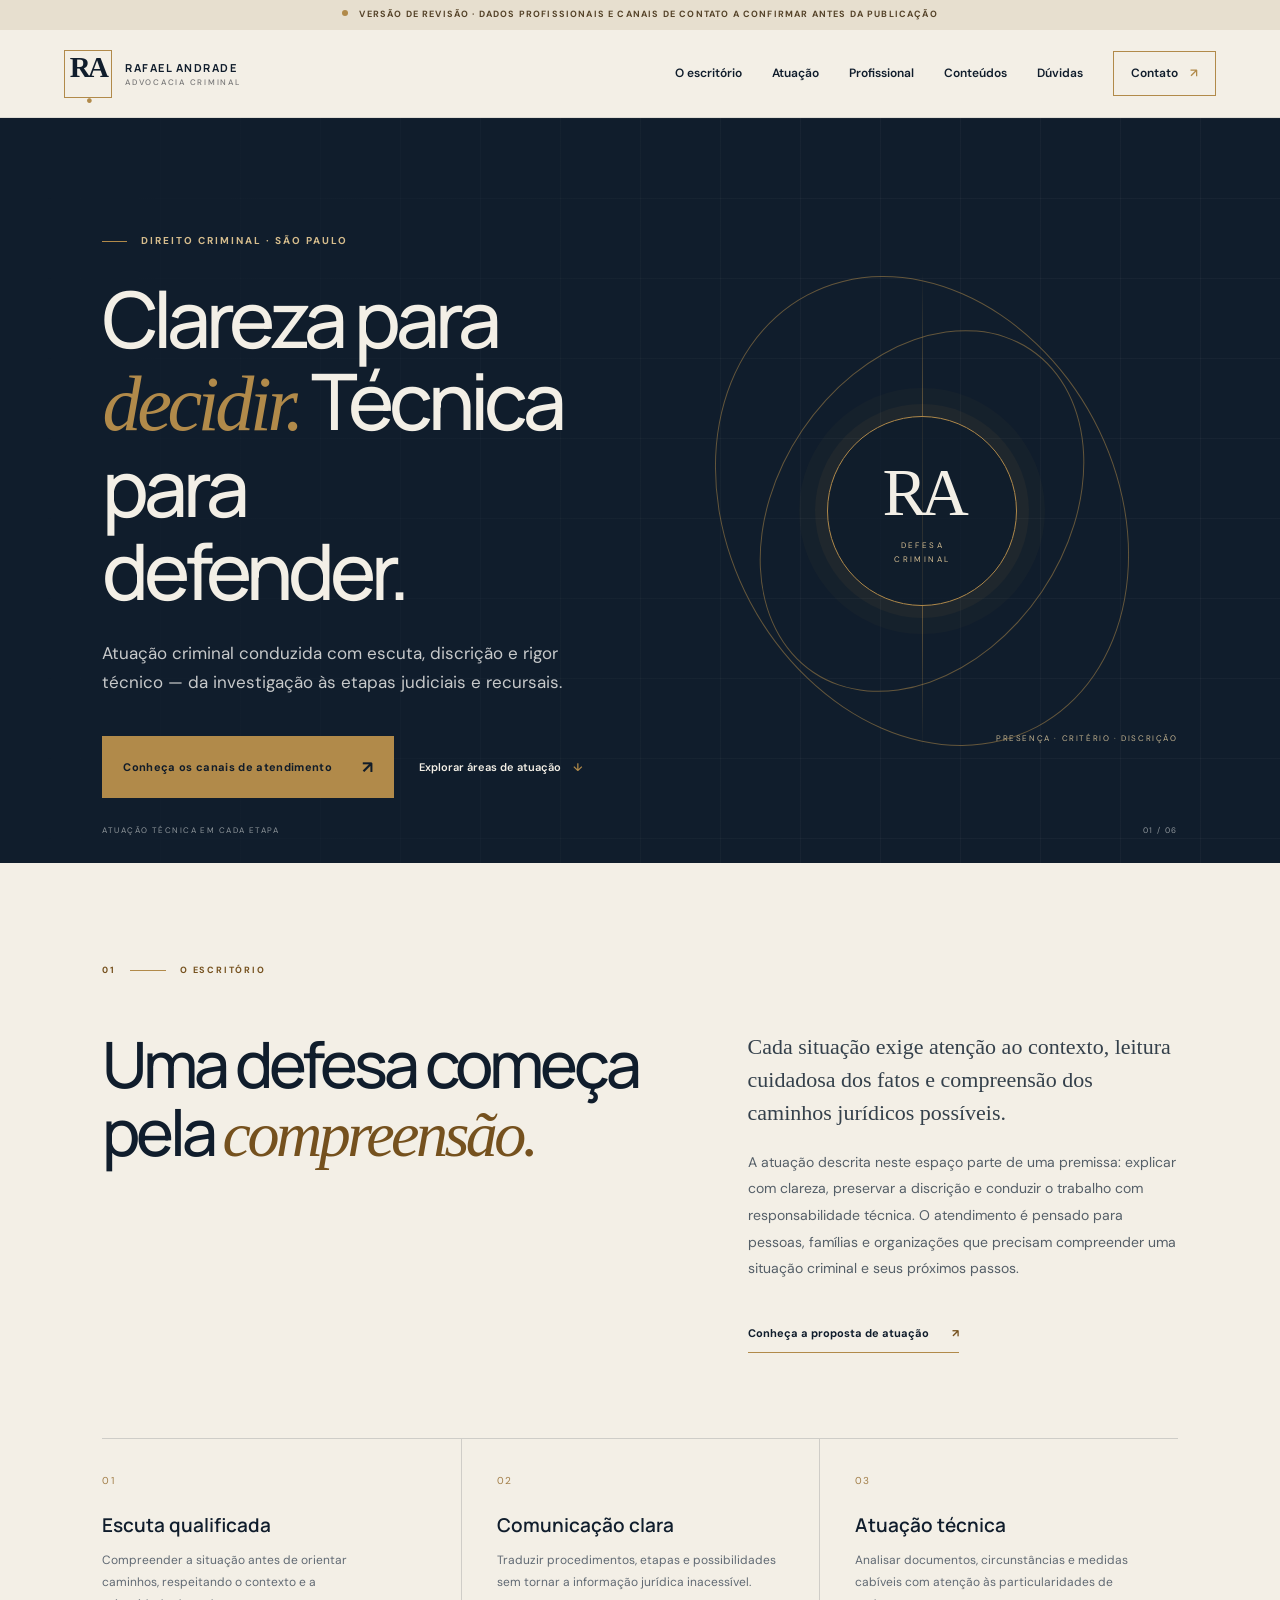
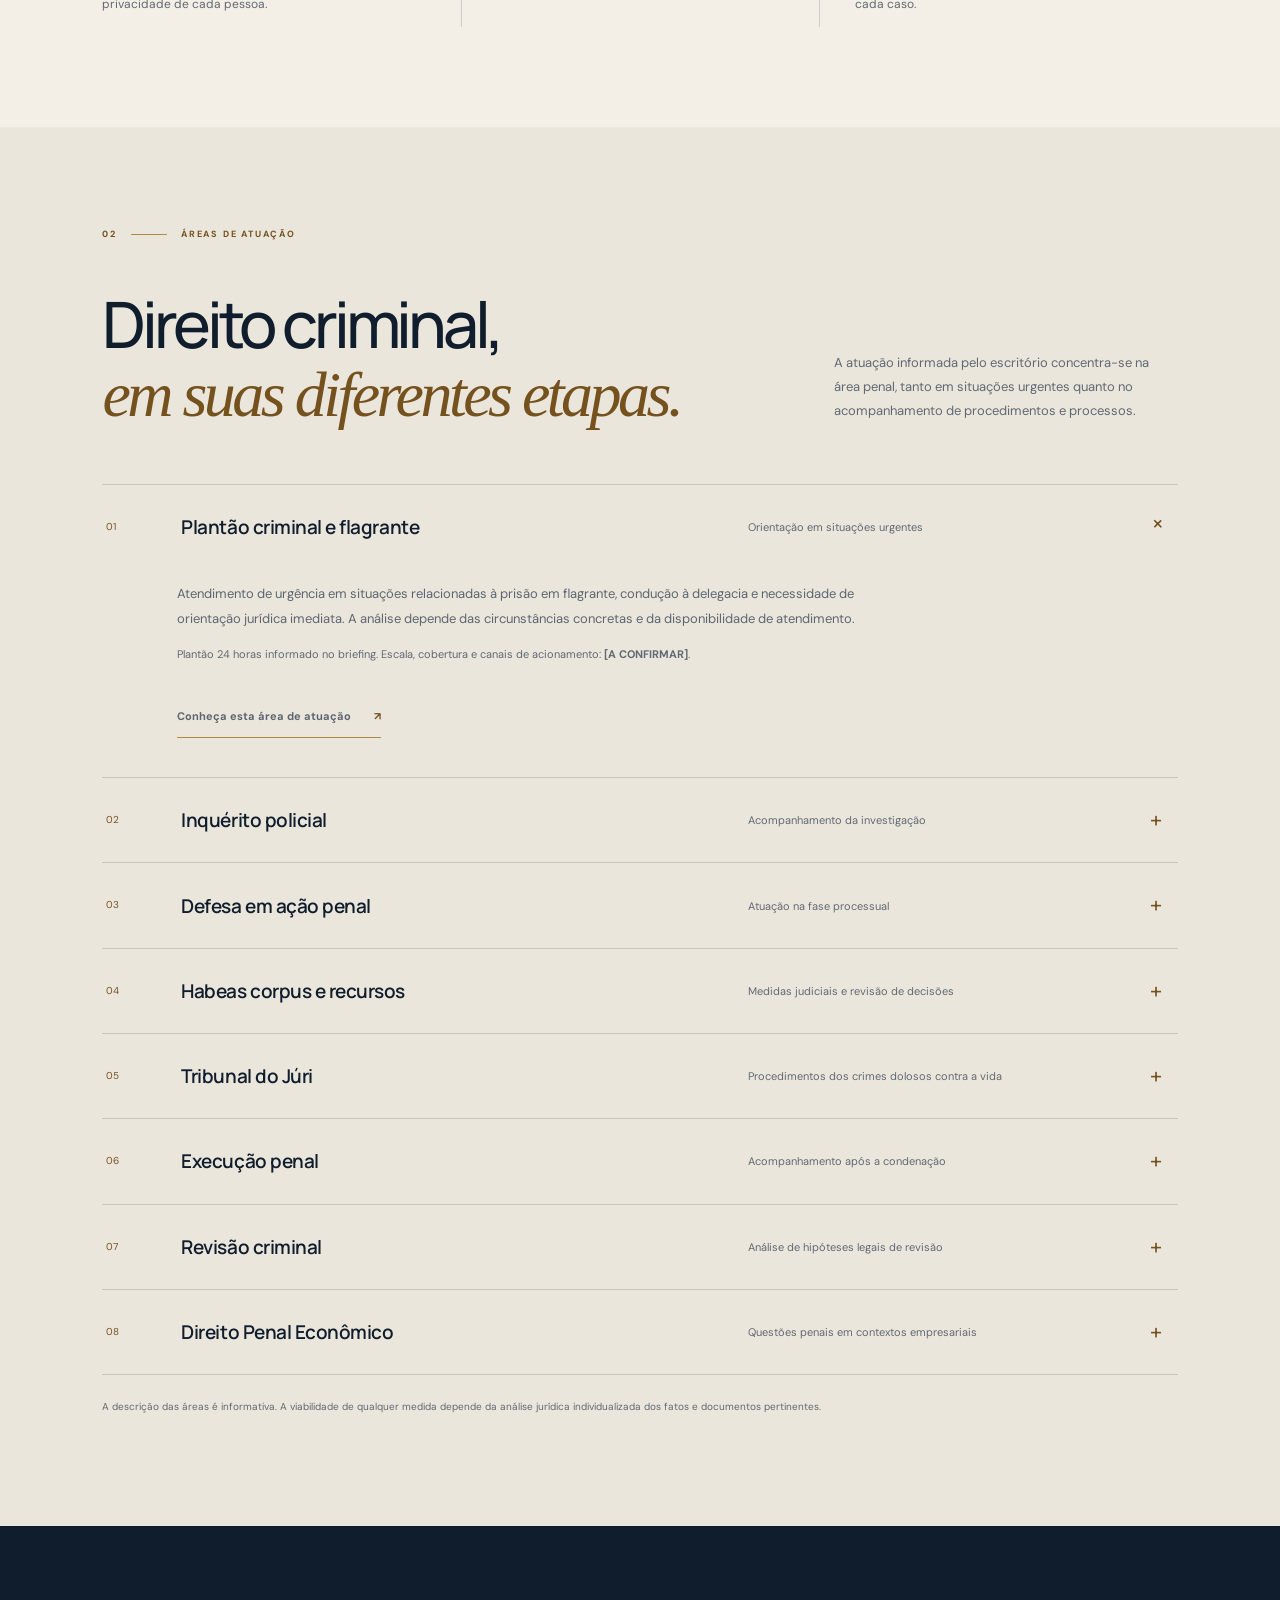
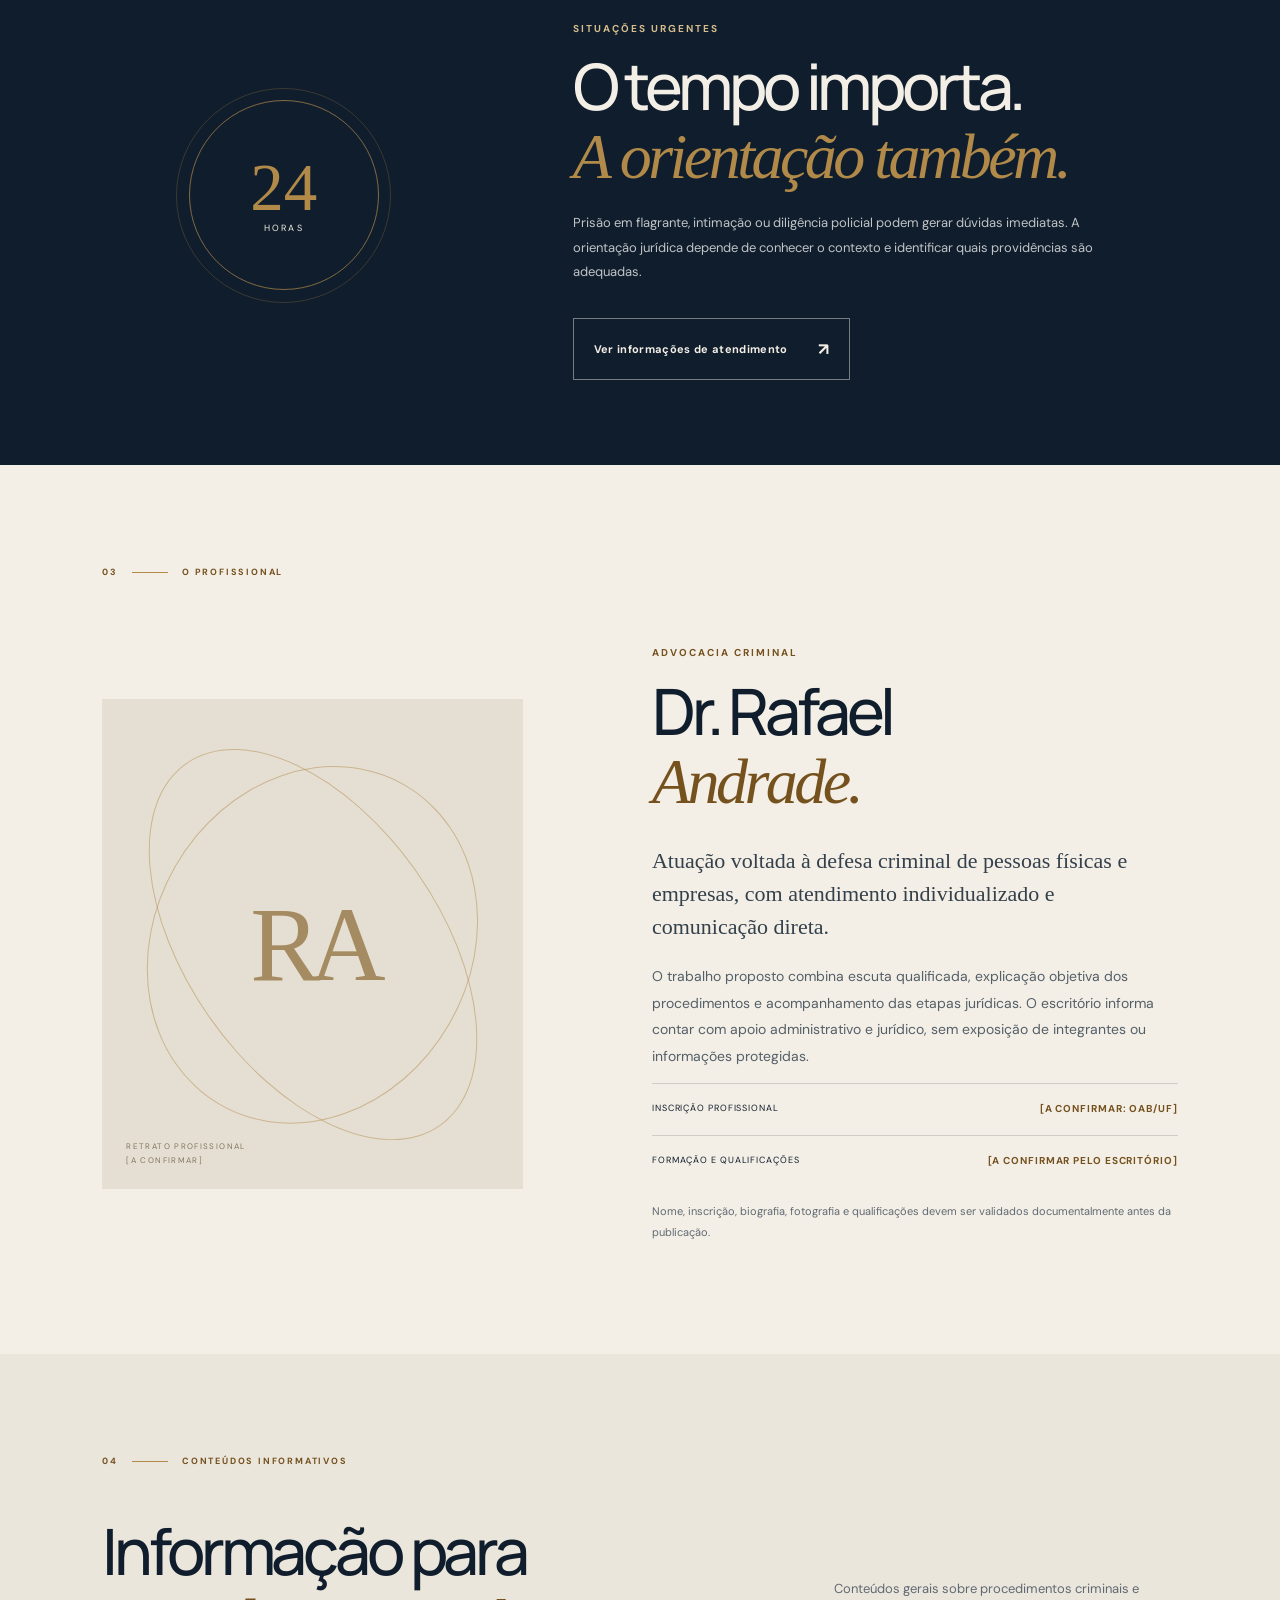
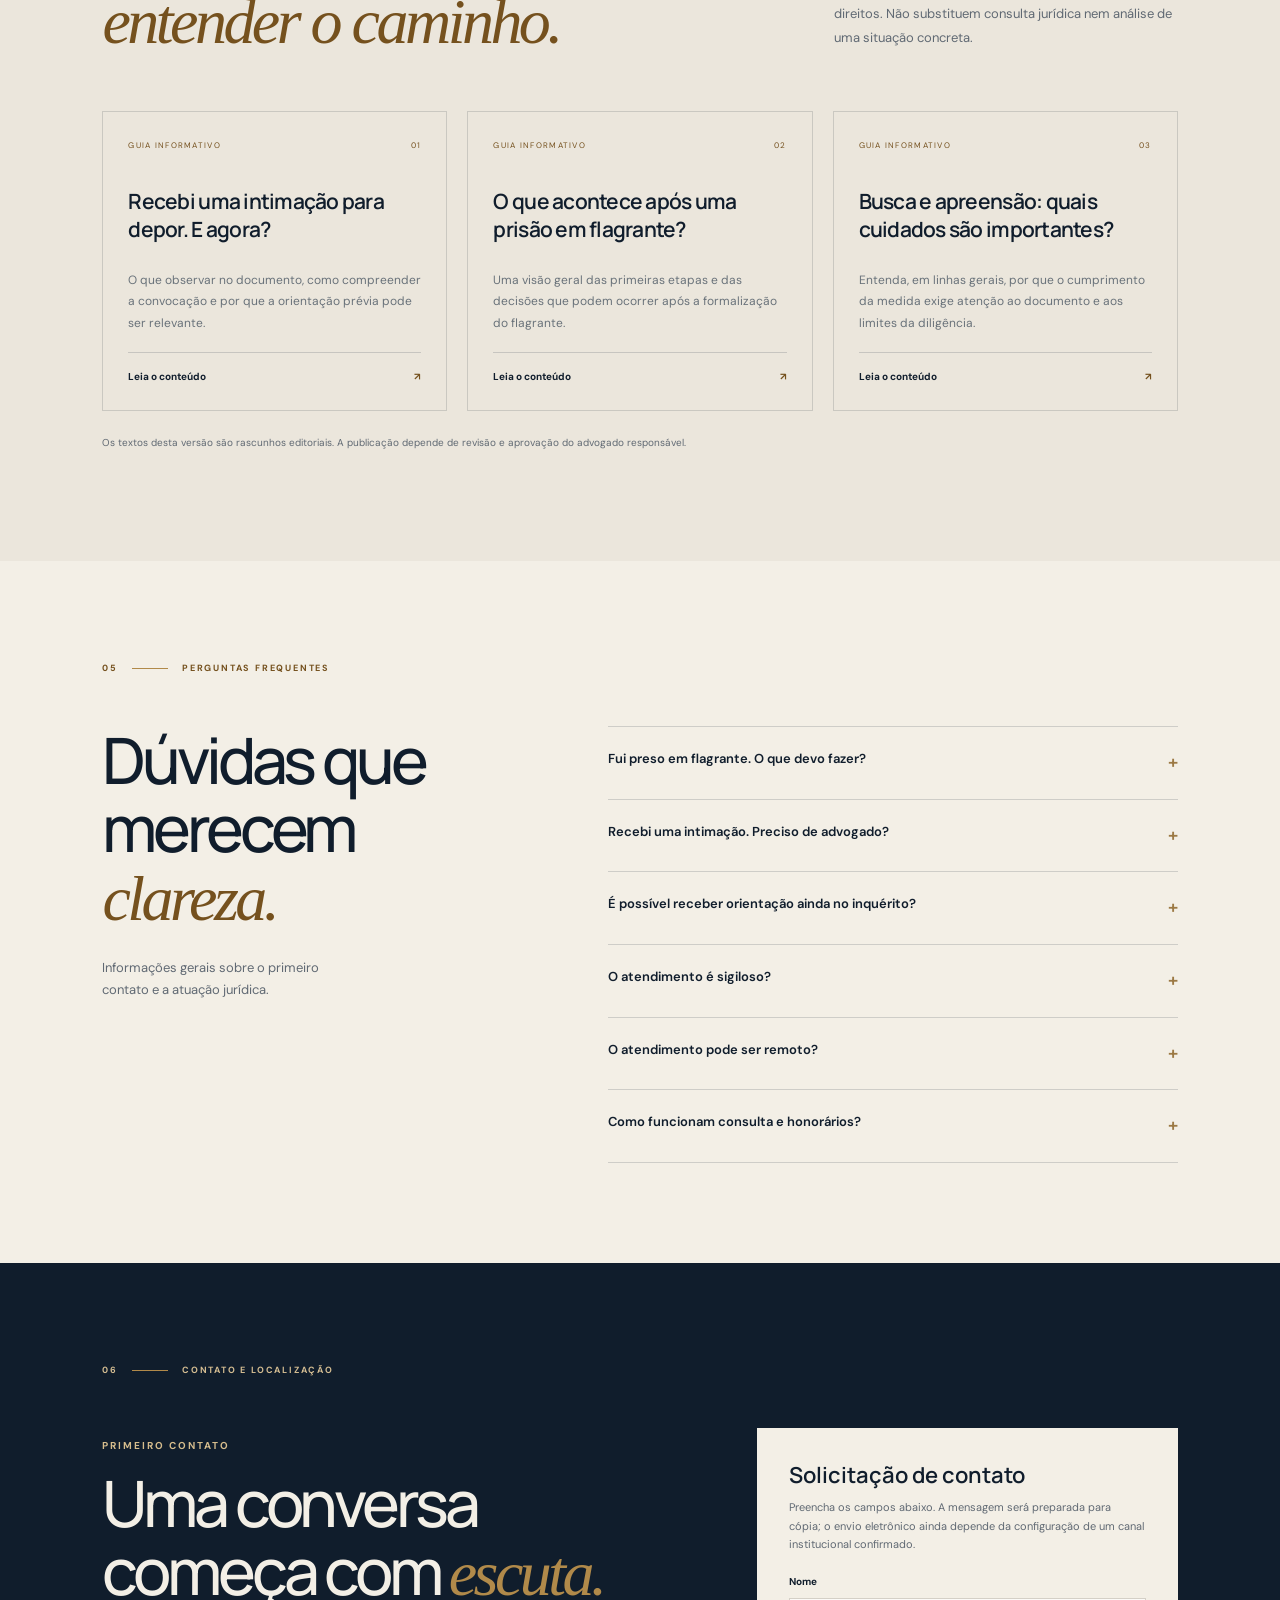
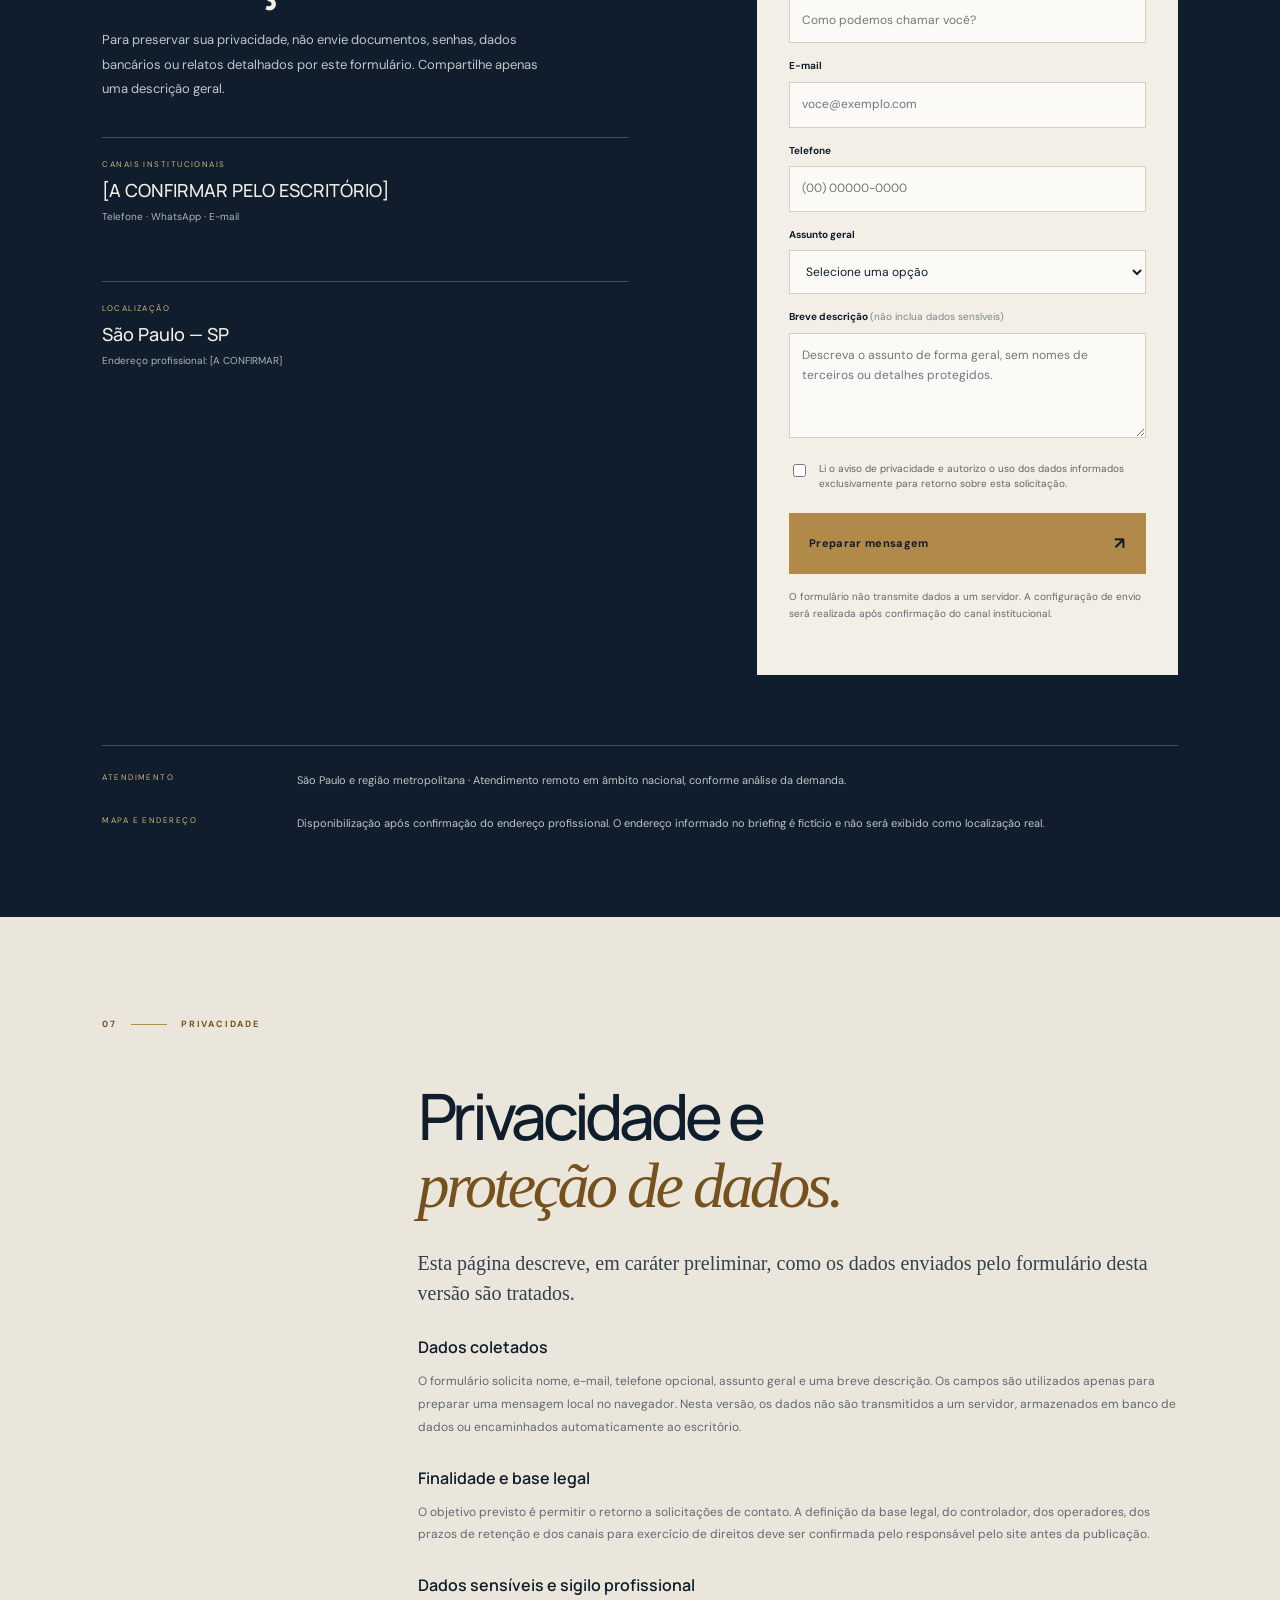
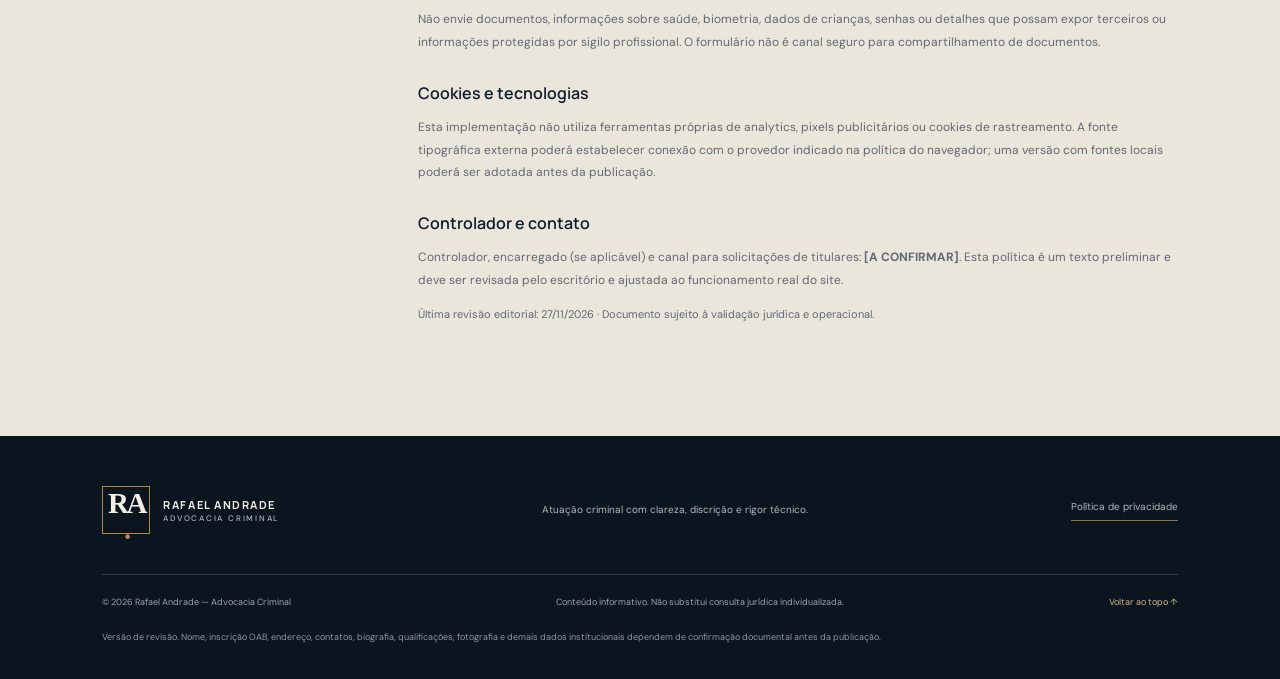
==== commit 0c43e373: "feat: link individual criminal practice pages" ====
--- a/index.html
+++ b/index.html
@@ -64,14 +64,14 @@
       <div class="section-index">02 <i></i> ÁREAS DE ATUAÇÃO</div>
       <div class="section-heading"><h2>Direito criminal,<br><em>em suas diferentes etapas.</em></h2><p>A atuação informada pelo escritório concentra-se na área penal, tanto em situações urgentes quanto no acompanhamento de procedimentos e processos.</p></div>
       <div class="practice-list">
-        <details class="practice-item" open><summary><span class="practice-no">01</span><span class="practice-title">Plantão criminal e flagrante</span><span class="practice-desc">Orientação em situações urgentes</span><span class="plus">+</span></summary><div class="practice-body"><p>Atendimento de urgência em situações relacionadas à prisão em flagrante, condução à delegacia e necessidade de orientação jurídica imediata. A análise depende das circunstâncias concretas e da disponibilidade de atendimento.</p><p class="small-note">Plantão 24 horas informado no briefing. Escala, cobertura e canais de acionamento: <strong>[A CONFIRMAR]</strong>.</p></div></details>
-        <details class="practice-item"><summary><span class="practice-no">02</span><span class="practice-title">Inquérito policial</span><span class="practice-desc">Acompanhamento da investigação</span><span class="plus">+</span></summary><div class="practice-body"><p>Acompanhamento jurídico durante a investigação, com análise das intimações, orientação para atos de oitiva, avaliação de medidas investigativas e exercício dos direitos da defesa, conforme o caso.</p></div></details>
-        <details class="practice-item"><summary><span class="practice-no">03</span><span class="practice-title">Defesa em ação penal</span><span class="practice-desc">Atuação na fase processual</span><span class="plus">+</span></summary><div class="practice-body"><p>Atuação defensiva ao longo do processo criminal, incluindo análise da acusação, definição de estratégia processual, participação em audiências e acompanhamento dos atos judiciais.</p></div></details>
-        <details class="practice-item"><summary><span class="practice-no">04</span><span class="practice-title">Habeas corpus e recursos</span><span class="practice-desc">Medidas judiciais e revisão de decisões</span><span class="plus">+</span></summary><div class="practice-body"><p>Estudo de medidas impugnativas e recursos previstos na legislação processual penal, inclusive habeas corpus quando presentes os requisitos jurídicos. A adequação depende da análise individualizada.</p></div></details>
-        <details class="practice-item"><summary><span class="practice-no">05</span><span class="practice-title">Tribunal do Júri</span><span class="practice-desc">Procedimentos dos crimes dolosos contra a vida</span><span class="plus">+</span></summary><div class="practice-body"><p>Acompanhamento da defesa nos procedimentos de competência do Tribunal do Júri, observadas as etapas processuais e as particularidades de cada processo.</p></div></details>
-        <details class="practice-item"><summary><span class="practice-no">06</span><span class="practice-title">Execução penal</span><span class="practice-desc">Acompanhamento após a condenação</span><span class="plus">+</span></summary><div class="practice-body"><p>Análise de questões relacionadas ao cumprimento da pena, incidentes da execução e requerimentos juridicamente cabíveis, de acordo com a situação processual.</p></div></details>
-        <details class="practice-item"><summary><span class="practice-no">07</span><span class="practice-title">Revisão criminal</span><span class="practice-desc">Análise de hipóteses legais de revisão</span><span class="plus">+</span></summary><div class="practice-body"><p>Estudo da possibilidade de revisão de condenação transitada em julgado nas hipóteses previstas em lei. A medida exige avaliação técnica dos fundamentos e dos elementos disponíveis.</p></div></details>
-        <details class="practice-item"><summary><span class="practice-no">08</span><span class="practice-title">Direito Penal Econômico</span><span class="practice-desc">Questões penais em contextos empresariais</span><span class="plus">+</span></summary><div class="practice-body"><p>Atuação criminal em situações que envolvam atividades empresariais e profissionais, com análise de riscos penais, procedimentos investigativos e defesa em processos relacionados à atividade econômica.</p><p class="small-note">A utilização de título de especialista ou qualificação acadêmica depende de comprovação documental prévia.</p></div></details>
+        <details class="practice-item" open><summary><span class="practice-no">01</span><span class="practice-title">Plantão criminal e flagrante</span><span class="practice-desc">Orientação em situações urgentes</span><span class="plus">+</span></summary><div class="practice-body"><p>Atendimento de urgência em situações relacionadas à prisão em flagrante, condução à delegacia e necessidade de orientação jurídica imediata. A análise depende das circunstâncias concretas e da disponibilidade de atendimento.</p><p class="small-note">Plantão 24 horas informado no briefing. Escala, cobertura e canais de acionamento: <strong>[A CONFIRMAR]</strong>.</p><p><a class="underlined-link" href="./areas/plantao-criminal.html">Conheça esta área de atuação <span>↗</span></a></p></div></details>
+        <details class="practice-item"><summary><span class="practice-no">02</span><span class="practice-title">Inquérito policial</span><span class="practice-desc">Acompanhamento da investigação</span><span class="plus">+</span></summary><div class="practice-body"><p>Acompanhamento jurídico durante a investigação, com análise das intimações, orientação para atos de oitiva, avaliação de medidas investigativas e exercício dos direitos da defesa, conforme o caso.</p><p><a class="underlined-link" href="./areas/inquerito-policial.html">Conheça esta área de atuação <span>↗</span></a></p></div></details>
+        <details class="practice-item"><summary><span class="practice-no">03</span><span class="practice-title">Defesa em ação penal</span><span class="practice-desc">Atuação na fase processual</span><span class="plus">+</span></summary><div class="practice-body"><p>Atuação defensiva ao longo do processo criminal, incluindo análise da acusação, definição de estratégia processual, participação em audiências e acompanhamento dos atos judiciais.</p><p><a class="underlined-link" href="./areas/defesa-acao-penal.html">Conheça esta área de atuação <span>↗</span></a></p></div></details>
+        <details class="practice-item"><summary><span class="practice-no">04</span><span class="practice-title">Habeas corpus e recursos</span><span class="practice-desc">Medidas judiciais e revisão de decisões</span><span class="plus">+</span></summary><div class="practice-body"><p>Estudo de medidas impugnativas e recursos previstos na legislação processual penal, inclusive habeas corpus quando presentes os requisitos jurídicos. A adequação depende da análise individualizada.</p><p><a class="underlined-link" href="./areas/habeas-corpus-recursos.html">Conheça esta área de atuação <span>↗</span></a></p></div></details>
+        <details class="practice-item"><summary><span class="practice-no">05</span><span class="practice-title">Tribunal do Júri</span><span class="practice-desc">Procedimentos dos crimes dolosos contra a vida</span><span class="plus">+</span></summary><div class="practice-body"><p>Acompanhamento da defesa nos procedimentos de competência do Tribunal do Júri, observadas as etapas processuais e as particularidades de cada processo.</p><p><a class="underlined-link" href="./areas/tribunal-do-juri.html">Conheça esta área de atuação <span>↗</span></a></p></div></details>
+        <details class="practice-item"><summary><span class="practice-no">06</span><span class="practice-title">Execução penal</span><span class="practice-desc">Acompanhamento após a condenação</span><span class="plus">+</span></summary><div class="practice-body"><p>Análise de questões relacionadas ao cumprimento da pena, incidentes da execução e requerimentos juridicamente cabíveis, de acordo com a situação processual.</p><p><a class="underlined-link" href="./areas/execucao-penal.html">Conheça esta área de atuação <span>↗</span></a></p></div></details>
+        <details class="practice-item"><summary><span class="practice-no">07</span><span class="practice-title">Revisão criminal</span><span class="practice-desc">Análise de hipóteses legais de revisão</span><span class="plus">+</span></summary><div class="practice-body"><p>Estudo da possibilidade de revisão de condenação transitada em julgado nas hipóteses previstas em lei. A medida exige avaliação técnica dos fundamentos e dos elementos disponíveis.</p><p><a class="underlined-link" href="./areas/revisao-criminal.html">Conheça esta área de atuação <span>↗</span></a></p></div></details>
+        <details class="practice-item"><summary><span class="practice-no">08</span><span class="practice-title">Direito Penal Econômico</span><span class="practice-desc">Questões penais em contextos empresariais</span><span class="plus">+</span></summary><div class="practice-body"><p>Atuação criminal em situações que envolvam atividades empresariais e profissionais, com análise de riscos penais, procedimentos investigativos e defesa em processos relacionados à atividade econômica.</p><p class="small-note">A utilização de título de especialista ou qualificação acadêmica depende de comprovação documental prévia.</p><p><a class="underlined-link" href="./areas/direito-penal-economico.html">Conheça esta área de atuação <span>↗</span></a></p></div></details>
       </div>
       <p class="practice-disclaimer">A descrição das áreas é informativa. A viabilidade de qualquer medida depende da análise jurídica individualizada dos fatos e documentos pertinentes.</p>
     </section>
--- a/styles.css
+++ b/styles.css
@@ -1 +1 @@
-:root{--ink:#101D2C;--paper:#F3EFE6;--gold:#B18A4A;--white:#fff;--muted:#69717a;--line:rgba(16,29,44,.16);--serif:Georgia,"Times New Roman",serif;--sans:"DM Sans",Arial,sans-serif;--display:"Manrope","DM Sans",sans-serif;--wrap:1180px}*{box-sizing:border-box}html{scroll-behavior:smooth;scroll-padding-top:100px}body{margin:0;background:var(--paper);color:var(--ink);font-family:var(--sans);font-size:16px;line-height:1.65;-webkit-font-smoothing:antialiased}a{color:inherit;text-decoration:none}button,input,textarea,select{font:inherit}.skip-link{position:absolute;top:-60px;left:1rem;z-index:1000;background:var(--gold);padding:.8rem 1rem;color:var(--ink)}.skip-link:focus{top:1rem}.preview-bar{min-height:30px;padding:7px 18px;background:#e7dfcf;color:#554329;text-align:center;font-size:9px;letter-spacing:.13em;font-weight:700}.preview-dot{display:inline-block;width:6px;height:6px;border-radius:50%;background:var(--gold);margin:0 8px 1px 0}.site-header{height:88px;display:flex;align-items:center;justify-content:space-between;padding:0 max(5vw,24px);background:var(--paper);position:sticky;top:0;z-index:50;border-bottom:1px solid rgba(16,29,44,.09)}.brand{display:flex;align-items:center;gap:13px}.brand-mark{font:600 29px var(--serif);letter-spacing:-.09em;border:1px solid var(--gold);width:48px;height:48px;display:grid;place-items:center;position:relative}.brand-mark span{color:var(--gold)}.brand-name{font:700 11px var(--display);letter-spacing:.14em;line-height:1.5}.brand-name small{display:block;font:500 8px var(--sans);letter-spacing:.22em;color:#777}.main-nav{display:flex;align-items:center;gap:30px;font-size:12px;font-weight:600}.main-nav a{transition:color .2s}.main-nav a:hover,.main-nav a:focus-visible{color:#916b32}.nav-contact{border:1px solid var(--gold);padding:12px 17px}.nav-contact span{color:var(--gold);padding-left:9px}.menu-toggle{display:none;background:none;border:0}.section-dark{background:var(--ink);color:var(--paper)}.hero{min-height:690px;position:relative;overflow:hidden;padding:105px max(8vw,32px) 65px;display:grid;grid-template-columns:1.05fr .95fr;align-items:center}.hero-grid{position:absolute;inset:0;background-image:linear-gradient(rgba(243,239,230,.035) 1px,transparent 1px),linear-gradient(90deg,rgba(243,239,230,.035) 1px,transparent 1px);background-size:80px 80px;mask-image:linear-gradient(90deg,transparent,black 65%)}.hero-copy{position:relative;z-index:2;max-width:630px}.eyebrow{font-size:10px;font-weight:700;letter-spacing:.2em;color:#8b7149}.eyebrow.light{color:#d6bd8d}.eyebrow span{display:inline-block;width:25px;height:1px;background:var(--gold);vertical-align:middle;margin-right:10px}.hero h1,.section-heading h2,.intro h2,.urgent h2,.professional h2,.faq h2,.contact h2,.privacy h2{font:500 clamp(48px,6.1vw,82px)/1.06 var(--display);letter-spacing:-.065em;margin:27px 0}.hero h1 em,.section-heading h2 em,.intro h2 em,.urgent h2 em,.professional h2 em,.faq h2 em,.contact h2 em,.privacy h2 em{font-family:var(--serif);font-weight:400;color:var(--gold);letter-spacing:-.055em}.hero-lead{font-size:17px;line-height:1.75;color:#c7c9ca;max-width:470px}.hero-actions{display:flex;align-items:center;gap:25px;margin-top:38px;flex-wrap:wrap}.button{display:inline-flex;align-items:center;justify-content:space-between;gap:30px;padding:16px 20px;font-size:11px;font-weight:700;letter-spacing:.03em;border:1px solid transparent;cursor:pointer;transition:background .25s,color .25s,transform .25s}.button:hover{transform:translateY(-2px)}.button span{font-size:17px}.button-gold{background:var(--gold);color:#111c29}.button-gold:hover{background:#c6a66e}.button-outline{border-color:rgba(243,239,230,.45);color:var(--paper)}.button-outline:hover{background:var(--paper);color:var(--ink)}.text-link{font-size:11px;font-weight:600}.text-link span{color:var(--gold);margin-left:9px}.hero-art{height:480px;position:relative;display:grid;place-items:center}.art-orbit{position:absolute;border:1px solid rgba(177,138,74,.52);border-radius:50%;transform:rotate(-28deg)}.orbit-one{width:390px;height:490px}.orbit-two{width:290px;height:390px;transform:rotate(34deg)}.art-vertical{position:absolute;height:100%;width:1px;background:linear-gradient(transparent,rgba(177,138,74,.8),transparent);left:50%}.art-seal{width:190px;height:190px;border:1px solid var(--gold);border-radius:50%;display:flex;flex-direction:column;align-items:center;justify-content:center;position:relative;background:rgba(16,29,44,.76);box-shadow:0 0 0 12px rgba(177,138,74,.06),0 0 0 28px rgba(177,138,74,.035)}.art-seal span{font:500 67px var(--serif);letter-spacing:-.1em}.art-seal small{font-size:8px;letter-spacing:.3em;text-align:center;line-height:1.7;color:#d4bd92;margin-top:8px}.art-caption{position:absolute;bottom:5px;right:0;font-size:8px;letter-spacing:.2em;color:#c2b28f}.hero-foot{position:absolute;bottom:26px;left:max(8vw,32px);right:max(8vw,32px);display:flex;justify-content:space-between;color:#8f969b;font-size:8px;letter-spacing:.18em}.section-cream{background:var(--paper)}.section-paper{background:#ebe6dc}.section-index{font-size:9px;letter-spacing:.2em;font-weight:700;color:#8d754d;display:flex;align-items:center;gap:14px}.section-index i{width:36px;height:1px;background:var(--gold)}.intro,.practice,.professional,.editorial,.faq,.privacy{padding:100px max(8vw,32px)}.intro-layout{display:grid;grid-template-columns:1fr .8fr;gap:10%;align-items:start;margin:52px 0 85px}.intro h2,.section-heading h2,.professional h2,.faq h2,.privacy h2{font-size:clamp(42px,5vw,66px);margin:0}.intro-text{max-width:500px}.lead{font:400 22px/1.5 var(--serif);color:#34404b;margin:0 0 20px}.intro-text p:not(.lead),.professional-copy>p:not(.eyebrow):not(.lead){font-size:14px;color:#555f68;line-height:1.9}.underlined-link{display:inline-block;border-bottom:1px solid var(--gold);padding:10px 0;margin-top:18px;font-size:11px;font-weight:700}.underlined-link span{margin-left:20px;color:#98733d}.principles{display:grid;grid-template-columns:repeat(3,1fr);border-top:1px solid var(--line)}.principles article{padding:27px 35px 0 0}.principles article+article{border-left:1px solid var(--line);padding-left:35px}.principles article>span{font-size:10px;color:#a17d47;letter-spacing:.12em}.principles h3{font:600 19px var(--display);margin:20px 0 10px}.principles p{font-size:12px;color:#68717a;max-width:280px;line-height:1.8}.section-heading{display:grid;grid-template-columns:1fr .55fr;gap:10%;align-items:end;margin:48px 0 55px}.section-heading h2{font-size:clamp(42px,5vw,65px)}.section-heading>p{font-size:13px;color:#606973;line-height:1.85;max-width:370px;margin:0 0 6px}.practice-list{border-top:1px solid var(--line)}.practice-item{border-bottom:1px solid var(--line)}.practice-item summary{list-style:none;cursor:pointer;display:grid;grid-template-columns:60px 1fr .7fr 24px;align-items:center;gap:15px;padding:24px 4px}.practice-item summary::-webkit-details-marker{display:none}.practice-no{font-size:10px;color:#a17d47}.practice-title{font:600 19px var(--display);letter-spacing:-.025em}.practice-desc{font-size:11px;color:#737b82}.plus{font-size:22px;color:#a17d47;transition:transform .2s}.practice-item[open] .plus{transform:rotate(45deg)}.practice-body{padding:0 8% 26px 75px;max-width:850px}.practice-body p{font-size:13px;color:#5d6670;line-height:1.9}.small-note{font-size:11px!important;color:#8a7a60!important}.practice-disclaimer{font-size:10px;color:#827b70;margin-top:24px}.urgent{padding:85px max(8vw,32px);display:grid;grid-template-columns:.6fr 1fr;gap:10%;align-items:center}.urgent-symbol{width:190px;height:190px;border:1px solid rgba(177,138,74,.7);border-radius:50%;display:flex;flex-direction:column;align-items:center;justify-content:center;position:relative;margin:auto}.urgent-symbol span{font:500 67px var(--serif);color:var(--gold);line-height:1}.urgent-symbol small{font-size:9px;letter-spacing:.25em}.urgent-symbol i{position:absolute;width:215px;height:215px;border:1px solid rgba(177,138,74,.25);border-radius:50%}.urgent h2,.contact h2{font-size:clamp(43px,5vw,65px);margin:15px 0 20px}.urgent>div+div>p:not(.eyebrow){font-size:13px;color:#c0c4c7;max-width:530px;line-height:1.9}.urgent .button{margin-top:20px}.professional-layout{display:grid;grid-template-columns:.8fr 1fr;gap:12%;align-items:center;margin-top:55px}.portrait-placeholder{height:490px;background:#e5dfd3;position:relative;display:grid;place-items:center;overflow:hidden}.portrait-placeholder:before,.portrait-placeholder:after{content:"";position:absolute;border:1px solid rgba(177,138,74,.5);width:75%;height:75%;border-radius:50%;transform:rotate(30deg)}.portrait-placeholder:after{width:60%;height:90%;transform:rotate(-35deg)}.portrait-monogram{font:400 105px var(--serif);color:#a58b61;z-index:1;letter-spacing:-.1em}.portrait-placeholder>span{position:absolute;bottom:22px;left:24px;font-size:8px;letter-spacing:.17em;line-height:1.7;color:#82765f}.professional h2{margin:16px 0 28px}.professional-copy .lead{max-width:510px}.credential-line{display:flex;justify-content:space-between;gap:20px;border-top:1px solid var(--line);padding:17px 0;font-size:9px;letter-spacing:.1em}.credential-line strong{font-size:10px;color:#8b6c3c;text-align:right}.professional-copy .small-note{margin-top:15px}.article-grid{display:grid;grid-template-columns:repeat(3,1fr);gap:20px}.article-card{padding:27px 25px 24px;border:1px solid rgba(16,29,44,.15);min-height:300px;display:flex;flex-direction:column}.article-meta{display:flex;justify-content:space-between;color:#987644;font-size:8px;letter-spacing:.16em}.article-card h3{font:600 21px/1.35 var(--display);letter-spacing:-.035em;margin:35px 0 14px}.article-card>p{font-size:12px;color:#69727a;line-height:1.8}.article-card details{margin-top:auto;border-top:1px solid var(--line);padding-top:16px}.article-card summary{list-style:none;cursor:pointer;font-size:10px;font-weight:700}.article-card summary::-webkit-details-marker{display:none}.article-card summary span{float:right;color:#987644}.article-full p{font-size:12px;color:#5d6670;line-height:1.85}.editorial-note{font-size:10px;color:#8a7a60;margin-top:24px}.faq-layout{display:grid;grid-template-columns:.7fr 1fr;gap:10%;margin-top:50px}.faq-layout>div:first-child>p{font-size:13px;color:#68717a;max-width:260px;margin-top:25px}.faq-list{border-top:1px solid var(--line)}.faq-list details{border-bottom:1px solid var(--line)}.faq-list summary{list-style:none;cursor:pointer;display:flex;justify-content:space-between;gap:20px;padding:21px 0;font-size:13px;font-weight:600}.faq-list summary::-webkit-details-marker{display:none}.faq-list summary span{color:#9c7944;font-size:18px;transition:transform .2s}.faq-list details[open] summary span{transform:rotate(45deg)}.faq-list details p{font-size:12px;color:#68717a;line-height:1.9;padding:0 30px 20px 0;margin:0}.contact{padding:100px max(8vw,32px) 70px}.light-index{color:#d4bd92}.contact-layout{display:grid;grid-template-columns:1fr .8fr;gap:12%;margin:50px 0 70px}.contact-layout>div:first-child>p:not(.eyebrow){font-size:13px;color:#c1c6c9;line-height:1.9;max-width:440px}.contact-placeholder,.location-placeholder{border-top:1px solid rgba(243,239,230,.22);padding:20px 0;display:flex;flex-direction:column;gap:7px;margin-top:35px}.contact-placeholder span,.location-placeholder span,.map-note span{font-size:8px;letter-spacing:.18em;color:#d1b47d}.contact-placeholder strong,.location-placeholder strong{font:500 18px var(--display)}.contact-placeholder small,.location-placeholder small{font-size:10px;color:#aeb4b9}.contact-form{background:#f3efe6;color:var(--ink);padding:32px}.contact-form h3{font:600 22px var(--display);margin:0 0 8px}.contact-form>p{font-size:11px;color:#68717a;line-height:1.7;margin:0 0 20px}.contact-form label{display:block;font-size:10px;font-weight:700;margin:15px 0 7px}.contact-form label span{font-weight:400;color:#7d858b}.contact-form input:not([type=checkbox]),.contact-form select,.contact-form textarea{width:100%;border:1px solid #d4d0c7;background:#fbfaf7;padding:12px;color:var(--ink);font-size:12px;border-radius:0}.contact-form input:focus,.contact-form select:focus,.contact-form textarea:focus{outline:2px solid var(--gold);outline-offset:2px}.contact-form textarea{resize:vertical}.consent{display:flex!important;gap:10px;align-items:flex-start;font-weight:400!important;line-height:1.5}.consent input{margin-top:3px;accent-color:var(--gold)}.consent span{font-size:10px!important;color:#5d6670!important}.form-submit{width:100%;margin-top:15px;border:0}.form-status{font-size:10px!important;margin-top:14px!important;min-height:35px}.map-note{border-top:1px solid rgba(243,239,230,.22);padding-top:25px;display:grid;grid-template-columns:170px 1fr;gap:10px 25px}.map-note p{font-size:11px;color:#c0c4c7;margin:0 0 15px}.privacy-content{max-width:760px;margin:50px 0 0 auto}.privacy h2{margin-bottom:28px}.privacy-content .lead{font-size:20px}.privacy-content h3{font:600 16px var(--display);margin:28px 0 6px}.privacy-content p:not(.lead){font-size:12px;color:#606973;line-height:1.9}.site-footer{background:#0b1520;color:var(--paper);padding:50px max(8vw,32px) 25px}.footer-main{display:flex;align-items:center;justify-content:space-between;gap:20px;padding-bottom:40px}.footer-brand .brand-name{color:var(--paper)}.footer-brand .brand-name small{color:#aeb3b7}.footer-main>p,.footer-main>a:not(.brand){font-size:10px;color:#b4b9bc}.footer-main>a:not(.brand){border-bottom:1px solid #8b7149;padding-bottom:4px}.footer-bottom{border-top:1px solid rgba(243,239,230,.18);padding-top:20px;display:flex;justify-content:space-between;gap:20px;font-size:9px;color:#9ea6ac}.footer-bottom a{color:#d3b984}.footer-review{font-size:9px;color:#8e989f;margin-top:20px;line-height:1.7}.reveal{opacity:0;transform:translateY(18px);transition:opacity .65s ease,transform .65s ease}.reveal.is-visible{opacity:1;transform:none}:focus-visible{outline:2px solid var(--gold);outline-offset:4px}@media(max-width:900px){.main-nav{gap:16px}.main-nav a{font-size:10px}.hero{padding-left:6vw;padding-right:6vw}.hero-art{transform:scale(.85)}.intro,.practice,.professional,.editorial,.faq,.privacy,.contact{padding-left:6vw;padding-right:6vw}.section-heading{gap:5%}.contact-layout{gap:6%}}@media(max-width:700px){.preview-bar{font-size:8px;line-height:1.5}.site-header{height:72px;padding:0 22px}.brand-mark{width:40px;height:40px;font-size:24px}.brand-name{font-size:9px}.brand-name small{font-size:7px}.menu-toggle{display:flex;flex-direction:column;gap:6px;padding:12px}.menu-toggle span{width:23px;height:1px;background:var(--ink)}.main-nav{display:none;position:absolute;top:72px;left:0;right:0;background:var(--paper);padding:20px 24px 25px;flex-direction:column;align-items:stretch;gap:0;border-bottom:1px solid var(--line)}.main-nav.is-open{display:flex}.main-nav a{font-size:13px;padding:13px 0;border-bottom:1px solid var(--line)}.main-nav .nav-contact{margin-top:12px;padding:13px 15px;border:1px solid var(--gold)}.hero{min-height:auto;padding:75px 25px 75px;display:block}.hero h1{font-size:clamp(48px,13vw,68px)}.hero-lead{font-size:15px}.hero-actions{align-items:flex-start;flex-direction:column;gap:20px}.hero-art{height:310px;margin-top:45px;transform:none}.orbit-one{width:240px;height:300px}.orbit-two{width:190px;height:260px}.art-seal{width:140px;height:140px}.art-seal span{font-size:51px}.art-caption{font-size:7px;right:0;bottom:0}.hero-foot{left:25px;right:25px;bottom:20px;font-size:7px}.intro,.practice,.professional,.editorial,.faq,.privacy{padding:70px 25px}.intro-layout,.section-heading,.professional-layout,.faq-layout,.contact-layout{display:block;margin-top:38px}.intro h2,.section-heading h2,.professional h2,.faq h2,.privacy h2{font-size:clamp(40px,11vw,54px)}.intro-text{margin-top:30px}.lead{font-size:19px}.principles{grid-template-columns:1fr;margin-top:55px}.principles article,.principles article+article{padding:22px 0;border-left:0;border-bottom:1px solid var(--line)}.principles h3{margin:9px 0}.principles p{max-width:unset;margin:0}.section-heading>p{margin-top:24px}.practice-list{margin-top:35px}.practice-item summary{grid-template-columns:30px 1fr 20px;gap:9px;padding:20px 0}.practice-title{font-size:15px}.practice-desc{display:none}.practice-body{padding:0 10px 20px 39px}.urgent{padding:70px 25px;display:block}.urgent-symbol{width:150px;height:150px;margin:0 auto 55px}.urgent-symbol span{font-size:55px}.urgent-symbol i{width:170px;height:170px}.urgent h2,.contact h2{font-size:45px}.portrait-placeholder{height:360px;margin-bottom:38px}.professional-layout{margin-top:35px}.credential-line{font-size:8px}.credential-line strong{font-size:9px}.article-grid{grid-template-columns:1fr;gap:13px;margin-top:35px}.article-card{min-height:260px;padding:23px}.article-card h3{margin-top:25px}.faq-layout{margin-top:35px}.faq-list{margin-top:35px}.contact{padding:70px 25px 55px}.contact-layout{margin:35px 0 45px}.contact-form{padding:23px;margin-top:40px}.map-note{grid-template-columns:1fr;gap:3px}.map-note p{margin-bottom:18px}.privacy-content{margin-top:35px}.footer-main{align-items:flex-start;flex-direction:column;padding-bottom:25px}.footer-main>p{margin:0}.footer-bottom{flex-direction:column;gap:10px}.site-footer{padding:40px 25px 25px}}@media(prefers-reduced-motion:reduce){html{scroll-behavior:auto}*,*::before,*::after{animation-duration:.01ms!important;animation-iteration-count:1!important;transition-duration:.01ms!important;scroll-behavior:auto!important}.reveal{opacity:1;transform:none}}+:root{--ink:#101D2C;--paper:#F3EFE6;--gold:#B18A4A;--white:#fff;--muted:#606973;--line:rgba(16,29,44,.16);--serif:Georgia,"Times New Roman",serif;--sans:"DM Sans",Arial,sans-serif;--display:"Manrope","DM Sans",sans-serif;--wrap:1180px}*{box-sizing:border-box}html{scroll-behavior:smooth;scroll-padding-top:100px}body{margin:0;background:var(--paper);color:var(--ink);font-family:var(--sans);font-size:16px;line-height:1.65;-webkit-font-smoothing:antialiased}a{color:inherit;text-decoration:none}button,input,textarea,select{font:inherit}.skip-link{position:absolute;top:-60px;left:1rem;z-index:1000;background:var(--gold);padding:.8rem 1rem;color:var(--ink)}.skip-link:focus{top:1rem}.preview-bar{min-height:30px;padding:7px 18px;background:#e7dfcf;color:#554329;text-align:center;font-size:9px;letter-spacing:.13em;font-weight:700}.preview-dot{display:inline-block;width:6px;height:6px;border-radius:50%;background:var(--gold);margin:0 8px 1px 0}.site-header{height:88px;display:flex;align-items:center;justify-content:space-between;padding:0 max(5vw,24px);background:var(--paper);position:sticky;top:0;z-index:50;border-bottom:1px solid rgba(16,29,44,.09)}.brand{display:flex;align-items:center;gap:13px}.brand-mark{font:600 29px var(--serif);letter-spacing:-.09em;border:1px solid var(--gold);width:48px;height:48px;display:grid;place-items:center;position:relative}.brand-mark span{color:var(--gold)}.brand-name{font:700 11px var(--display);letter-spacing:.14em;line-height:1.5}.brand-name small{display:block;font:500 8px var(--sans);letter-spacing:.22em;color:#777}.main-nav{display:flex;align-items:center;gap:30px;font-size:12px;font-weight:600}.main-nav a{transition:color .2s}.main-nav a:hover,.main-nav a:focus-visible{color:#916b32}.nav-contact{border:1px solid var(--gold);padding:12px 17px}.nav-contact span{color:var(--gold);padding-left:9px}.menu-toggle{display:none;background:none;border:0}.section-dark{background:var(--ink);color:var(--paper)}.hero{min-height:690px;position:relative;overflow:hidden;padding:105px max(8vw,32px) 65px;display:grid;grid-template-columns:1.05fr .95fr;align-items:center}.hero-grid{position:absolute;inset:0;background-image:linear-gradient(rgba(243,239,230,.035) 1px,transparent 1px),linear-gradient(90deg,rgba(243,239,230,.035) 1px,transparent 1px);background-size:80px 80px;mask-image:linear-gradient(90deg,transparent,black 65%)}.hero-copy{position:relative;z-index:2;max-width:630px}.eyebrow{font-size:10px;font-weight:700;letter-spacing:.2em;color:#75511E}.eyebrow.light{color:#d6bd8d}.eyebrow span{display:inline-block;width:25px;height:1px;background:var(--gold);vertical-align:middle;margin-right:10px}.hero h1,.section-heading h2,.intro h2,.urgent h2,.professional h2,.faq h2,.contact h2,.privacy h2{font:500 clamp(48px,6.1vw,82px)/1.06 var(--display);letter-spacing:-.065em;margin:27px 0}.hero h1 em,.section-heading h2 em,.intro h2 em,.urgent h2 em,.professional h2 em,.faq h2 em,.contact h2 em,.privacy h2 em{font-family:var(--serif);font-weight:400;color:#75511E;letter-spacing:-.055em}.hero h1 em,.urgent h2 em,.contact h2 em{color:var(--gold)}.hero-lead{font-size:17px;line-height:1.75;color:#c7c9ca;max-width:470px}.hero-actions{display:flex;align-items:center;gap:25px;margin-top:38px;flex-wrap:wrap}.button{display:inline-flex;align-items:center;justify-content:space-between;gap:30px;padding:16px 20px;font-size:11px;font-weight:700;letter-spacing:.03em;border:1px solid transparent;cursor:pointer;transition:background .25s,color .25s,transform .25s}.button:hover{transform:translateY(-2px)}.button span{font-size:17px}.button-gold{background:var(--gold);color:#111c29}.button-gold:hover{background:#c6a66e}.button-outline{border-color:rgba(243,239,230,.45);color:var(--paper)}.button-outline:hover{background:var(--paper);color:var(--ink)}.text-link{font-size:11px;font-weight:600}.text-link span{color:var(--gold);margin-left:9px}.hero-art{height:480px;position:relative;display:grid;place-items:center}.art-orbit{position:absolute;border:1px solid rgba(177,138,74,.52);border-radius:50%;transform:rotate(-28deg)}.orbit-one{width:390px;height:490px}.orbit-two{width:290px;height:390px;transform:rotate(34deg)}.art-vertical{position:absolute;height:100%;width:1px;background:linear-gradient(transparent,rgba(177,138,74,.8),transparent);left:50%}.art-seal{width:190px;height:190px;border:1px solid var(--gold);border-radius:50%;display:flex;flex-direction:column;align-items:center;justify-content:center;position:relative;background:rgba(16,29,44,.76);box-shadow:0 0 0 12px rgba(177,138,74,.06),0 0 0 28px rgba(177,138,74,.035)}.art-seal span{font:500 67px var(--serif);letter-spacing:-.1em}.art-seal small{font-size:8px;letter-spacing:.3em;text-align:center;line-height:1.7;color:#d4bd92;margin-top:8px}.art-caption{position:absolute;bottom:5px;right:0;font-size:8px;letter-spacing:.2em;color:#c2b28f}.hero-foot{position:absolute;bottom:26px;left:max(8vw,32px);right:max(8vw,32px);display:flex;justify-content:space-between;color:#8f969b;font-size:8px;letter-spacing:.18em}.section-cream{background:var(--paper)}.section-paper{background:#ebe6dc}.section-index{font-size:9px;letter-spacing:.2em;font-weight:700;color:#75511E;display:flex;align-items:center;gap:14px}.section-index i{width:36px;height:1px;background:var(--gold)}.intro,.practice,.professional,.editorial,.faq,.privacy{padding:100px max(8vw,32px)}.intro-layout{display:grid;grid-template-columns:1fr .8fr;gap:10%;align-items:start;margin:52px 0 85px}.intro h2,.section-heading h2,.professional h2,.faq h2,.privacy h2{font-size:clamp(42px,5vw,66px);margin:0}.intro-text{max-width:500px}.lead{font:400 22px/1.5 var(--serif);color:#34404b;margin:0 0 20px}.intro-text p:not(.lead),.professional-copy>p:not(.eyebrow):not(.lead){font-size:14px;color:#555f68;line-height:1.9}.underlined-link{display:inline-block;border-bottom:1px solid var(--gold);padding:10px 0;margin-top:18px;font-size:11px;font-weight:700}.underlined-link span{margin-left:20px;color:#75511E}.principles{display:grid;grid-template-columns:repeat(3,1fr);border-top:1px solid var(--line)}.principles article{padding:27px 35px 0 0}.principles article+article{border-left:1px solid var(--line);padding-left:35px}.principles article>span{font-size:10px;color:#a17d47;letter-spacing:.12em}.principles h3{font:600 19px var(--display);margin:20px 0 10px}.principles p{font-size:12px;color:#606973;max-width:280px;line-height:1.8}.section-heading{display:grid;grid-template-columns:1fr .55fr;gap:10%;align-items:end;margin:48px 0 55px}.section-heading h2{font-size:clamp(42px,5vw,65px)}.section-heading>p{font-size:13px;color:#606973;line-height:1.85;max-width:370px;margin:0 0 6px}.practice-list{border-top:1px solid var(--line)}.practice-item{border-bottom:1px solid var(--line)}.practice-item summary{list-style:none;cursor:pointer;display:grid;grid-template-columns:60px 1fr .7fr 24px;align-items:center;gap:15px;padding:24px 4px}.practice-item summary::-webkit-details-marker{display:none}.practice-no{font-size:10px;color:#75511E}.practice-title{font:600 19px var(--display);letter-spacing:-.025em}.practice-desc{font-size:11px;color:#606973}.plus{font-size:22px;color:#75511E;transition:transform .2s}.practice-item[open] .plus{transform:rotate(45deg)}.practice-body{padding:0 8% 26px 75px;max-width:850px}.practice-body p{font-size:13px;color:#5d6670;line-height:1.9}.small-note{font-size:11px!important;color:#606973!important}.practice-disclaimer{font-size:10px;color:#606973;margin-top:24px}.urgent{padding:85px max(8vw,32px);display:grid;grid-template-columns:.6fr 1fr;gap:10%;align-items:center}.urgent-symbol{width:190px;height:190px;border:1px solid rgba(177,138,74,.7);border-radius:50%;display:flex;flex-direction:column;align-items:center;justify-content:center;position:relative;margin:auto}.urgent-symbol span{font:500 67px var(--serif);color:var(--gold);line-height:1}.urgent-symbol small{font-size:9px;letter-spacing:.25em}.urgent-symbol i{position:absolute;width:215px;height:215px;border:1px solid rgba(177,138,74,.25);border-radius:50%}.urgent h2,.contact h2{font-size:clamp(43px,5vw,65px);margin:15px 0 20px}.urgent>div+div>p:not(.eyebrow){font-size:13px;color:#c0c4c7;max-width:530px;line-height:1.9}.urgent .button{margin-top:20px}.professional-layout{display:grid;grid-template-columns:.8fr 1fr;gap:12%;align-items:center;margin-top:55px}.portrait-placeholder{height:490px;background:#e5dfd3;position:relative;display:grid;place-items:center;overflow:hidden}.portrait-placeholder:before,.portrait-placeholder:after{content:"";position:absolute;border:1px solid rgba(177,138,74,.5);width:75%;height:75%;border-radius:50%;transform:rotate(30deg)}.portrait-placeholder:after{width:60%;height:90%;transform:rotate(-35deg)}.portrait-monogram{font:400 105px var(--serif);color:#a58b61;z-index:1;letter-spacing:-.1em}.portrait-placeholder>span{position:absolute;bottom:22px;left:24px;font-size:8px;letter-spacing:.17em;line-height:1.7;color:#82765f}.professional h2{margin:16px 0 28px}.professional-copy .lead{max-width:510px}.credential-line{display:flex;justify-content:space-between;gap:20px;border-top:1px solid var(--line);padding:17px 0;font-size:9px;letter-spacing:.1em}.credential-line strong{font-size:10px;color:#75511E;text-align:right}.professional-copy .small-note{margin-top:15px}.article-grid{display:grid;grid-template-columns:repeat(3,1fr);gap:20px}.article-card{padding:27px 25px 24px;border:1px solid rgba(16,29,44,.15);min-height:300px;display:flex;flex-direction:column}.article-meta{display:flex;justify-content:space-between;color:#75511E;font-size:8px;letter-spacing:.16em}.article-card h3{font:600 21px/1.35 var(--display);letter-spacing:-.035em;margin:35px 0 14px}.article-card>p{font-size:12px;color:#69727a;line-height:1.8}.article-card details{margin-top:auto;border-top:1px solid var(--line);padding-top:16px}.article-card summary{list-style:none;cursor:pointer;font-size:10px;font-weight:700}.article-card summary::-webkit-details-marker{display:none}.article-card summary span{float:right;color:#75511E}.article-full p{font-size:12px;color:#5d6670;line-height:1.85}.editorial-note{font-size:10px;color:#606973;margin-top:24px}.faq-layout{display:grid;grid-template-columns:.7fr 1fr;gap:10%;margin-top:50px}.faq-layout>div:first-child>p{font-size:13px;color:#606973;max-width:260px;margin-top:25px}.faq-list{border-top:1px solid var(--line)}.faq-list details{border-bottom:1px solid var(--line)}.faq-list summary{list-style:none;cursor:pointer;display:flex;justify-content:space-between;gap:20px;padding:21px 0;font-size:13px;font-weight:600}.faq-list summary::-webkit-details-marker{display:none}.faq-list summary span{color:#9c7944;font-size:18px;transition:transform .2s}.faq-list details[open] summary span{transform:rotate(45deg)}.faq-list details p{font-size:12px;color:#606973;line-height:1.9;padding:0 30px 20px 0;margin:0}.contact{padding:100px max(8vw,32px) 70px}.light-index{color:#d4bd92}.contact-layout{display:grid;grid-template-columns:1fr .8fr;gap:12%;margin:50px 0 70px}.contact-layout>div:first-child>p:not(.eyebrow){font-size:13px;color:#c1c6c9;line-height:1.9;max-width:440px}.contact-placeholder,.location-placeholder{border-top:1px solid rgba(243,239,230,.22);padding:20px 0;display:flex;flex-direction:column;gap:7px;margin-top:35px}.contact-placeholder span,.location-placeholder span,.map-note span{font-size:8px;letter-spacing:.18em;color:#d1b47d}.contact-placeholder strong,.location-placeholder strong{font:500 18px var(--display)}.contact-placeholder small,.location-placeholder small{font-size:10px;color:#aeb4b9}.contact-form{background:#f3efe6;color:var(--ink);padding:32px}.contact-form h3{font:600 22px var(--display);margin:0 0 8px}.contact-form>p{font-size:11px;color:#606973;line-height:1.7;margin:0 0 20px}.contact-form label{display:block;font-size:10px;font-weight:700;margin:15px 0 7px}.contact-form label span{font-weight:400;color:#7d858b}.contact-form input:not([type=checkbox]),.contact-form select,.contact-form textarea{width:100%;border:1px solid #d4d0c7;background:#fbfaf7;padding:12px;color:var(--ink);font-size:12px;border-radius:0}.contact-form input:focus,.contact-form select:focus,.contact-form textarea:focus{outline:2px solid var(--gold);outline-offset:2px}.contact-form textarea{resize:vertical}.consent{display:flex!important;gap:10px;align-items:flex-start;font-weight:400!important;line-height:1.5}.consent input{margin-top:3px;accent-color:var(--gold)}.consent span{font-size:10px!important;color:#5d6670!important}.form-submit{width:100%;margin-top:15px;border:0}.form-status{font-size:10px!important;margin-top:14px!important;min-height:35px}.map-note{border-top:1px solid rgba(243,239,230,.22);padding-top:25px;display:grid;grid-template-columns:170px 1fr;gap:10px 25px}.map-note p{font-size:11px;color:#c0c4c7;margin:0 0 15px}.privacy-content{max-width:760px;margin:50px 0 0 auto}.privacy h2{margin-bottom:28px}.privacy-content .lead{font-size:20px}.privacy-content h3{font:600 16px var(--display);margin:28px 0 6px}.privacy-content p:not(.lead){font-size:12px;color:#606973;line-height:1.9}.site-footer{background:#0b1520;color:var(--paper);padding:50px max(8vw,32px) 25px}.footer-main{display:flex;align-items:center;justify-content:space-between;gap:20px;padding-bottom:40px}.footer-brand .brand-name{color:var(--paper)}.footer-brand .brand-name small{color:#aeb3b7}.footer-main>p,.footer-main>a:not(.brand){font-size:10px;color:#b4b9bc}.footer-main>a:not(.brand){border-bottom:1px solid #8b7149;padding-bottom:4px}.footer-bottom{border-top:1px solid rgba(243,239,230,.18);padding-top:20px;display:flex;justify-content:space-between;gap:20px;font-size:9px;color:#9ea6ac}.footer-bottom a{color:#d3b984}.footer-review{font-size:9px;color:#8e989f;margin-top:20px;line-height:1.7}.reveal{opacity:0;transform:translateY(18px);transition:opacity .65s ease,transform .65s ease}.reveal.is-visible{opacity:1;transform:none}:focus-visible{outline:2px solid var(--gold);outline-offset:4px}@media(max-width:900px){.main-nav{gap:16px}.main-nav a{font-size:10px}.hero{padding-left:6vw;padding-right:6vw}.hero-art{transform:scale(.85)}.intro,.practice,.professional,.editorial,.faq,.privacy,.contact{padding-left:6vw;padding-right:6vw}.section-heading{gap:5%}.contact-layout{gap:6%}}@media(max-width:700px){.preview-bar{font-size:8px;line-height:1.5}.site-header{height:72px;padding:0 22px}.brand-mark{width:40px;height:40px;font-size:24px}.brand-name{font-size:9px}.brand-name small{font-size:7px}.menu-toggle{display:flex;flex-direction:column;gap:6px;padding:12px}.menu-toggle span{width:23px;height:1px;background:var(--ink)}.main-nav{display:none;position:absolute;top:72px;left:0;right:0;background:var(--paper);padding:20px 24px 25px;flex-direction:column;align-items:stretch;gap:0;border-bottom:1px solid var(--line)}.main-nav.is-open{display:flex}.main-nav a{font-size:13px;padding:13px 0;border-bottom:1px solid var(--line)}.main-nav .nav-contact{margin-top:12px;padding:13px 15px;border:1px solid var(--gold)}.hero{min-height:auto;padding:75px 25px 75px;display:block}.hero h1{font-size:clamp(48px,13vw,68px)}.hero-lead{font-size:15px}.hero-actions{align-items:flex-start;flex-direction:column;gap:20px}.hero-art{height:310px;margin-top:45px;transform:none}.orbit-one{width:240px;height:300px}.orbit-two{width:190px;height:260px}.art-seal{width:140px;height:140px}.art-seal span{font-size:51px}.art-caption{font-size:7px;right:0;bottom:0}.hero-foot{left:25px;right:25px;bottom:20px;font-size:7px}.intro,.practice,.professional,.editorial,.faq,.privacy{padding:70px 25px}.intro-layout,.section-heading,.professional-layout,.faq-layout,.contact-layout{display:block;margin-top:38px}.intro h2,.section-heading h2,.professional h2,.faq h2,.privacy h2{font-size:clamp(40px,11vw,54px)}.intro-text{margin-top:30px}.lead{font-size:19px}.principles{grid-template-columns:1fr;margin-top:55px}.principles article,.principles article+article{padding:22px 0;border-left:0;border-bottom:1px solid var(--line)}.principles h3{margin:9px 0}.principles p{max-width:unset;margin:0}.section-heading>p{margin-top:24px}.practice-list{margin-top:35px}.practice-item summary{grid-template-columns:30px 1fr 20px;gap:9px;padding:20px 0}.practice-title{font-size:15px}.practice-desc{display:none}.practice-body{padding:0 10px 20px 39px}.urgent{padding:70px 25px;display:block}.urgent-symbol{width:150px;height:150px;margin:0 auto 55px}.urgent-symbol span{font-size:55px}.urgent-symbol i{width:170px;height:170px}.urgent h2,.contact h2{font-size:45px}.portrait-placeholder{height:360px;margin-bottom:38px}.professional-layout{margin-top:35px}.credential-line{font-size:8px}.credential-line strong{font-size:9px}.article-grid{grid-template-columns:1fr;gap:13px;margin-top:35px}.article-card{min-height:260px;padding:23px}.article-card h3{margin-top:25px}.faq-layout{margin-top:35px}.faq-list{margin-top:35px}.contact{padding:70px 25px 55px}.contact-layout{margin:35px 0 45px}.contact-form{padding:23px;margin-top:40px}.map-note{grid-template-columns:1fr;gap:3px}.map-note p{margin-bottom:18px}.privacy-content{margin-top:35px}.footer-main{align-items:flex-start;flex-direction:column;padding-bottom:25px}.footer-main>p{margin:0}.footer-bottom{flex-direction:column;gap:10px}.site-footer{padding:40px 25px 25px}}@media(prefers-reduced-motion:reduce){html{scroll-behavior:auto}*,*::before,*::after{animation-duration:.01ms!important;animation-iteration-count:1!important;transition-duration:.01ms!important;scroll-behavior:auto!important}.reveal{opacity:1;transform:none}}
